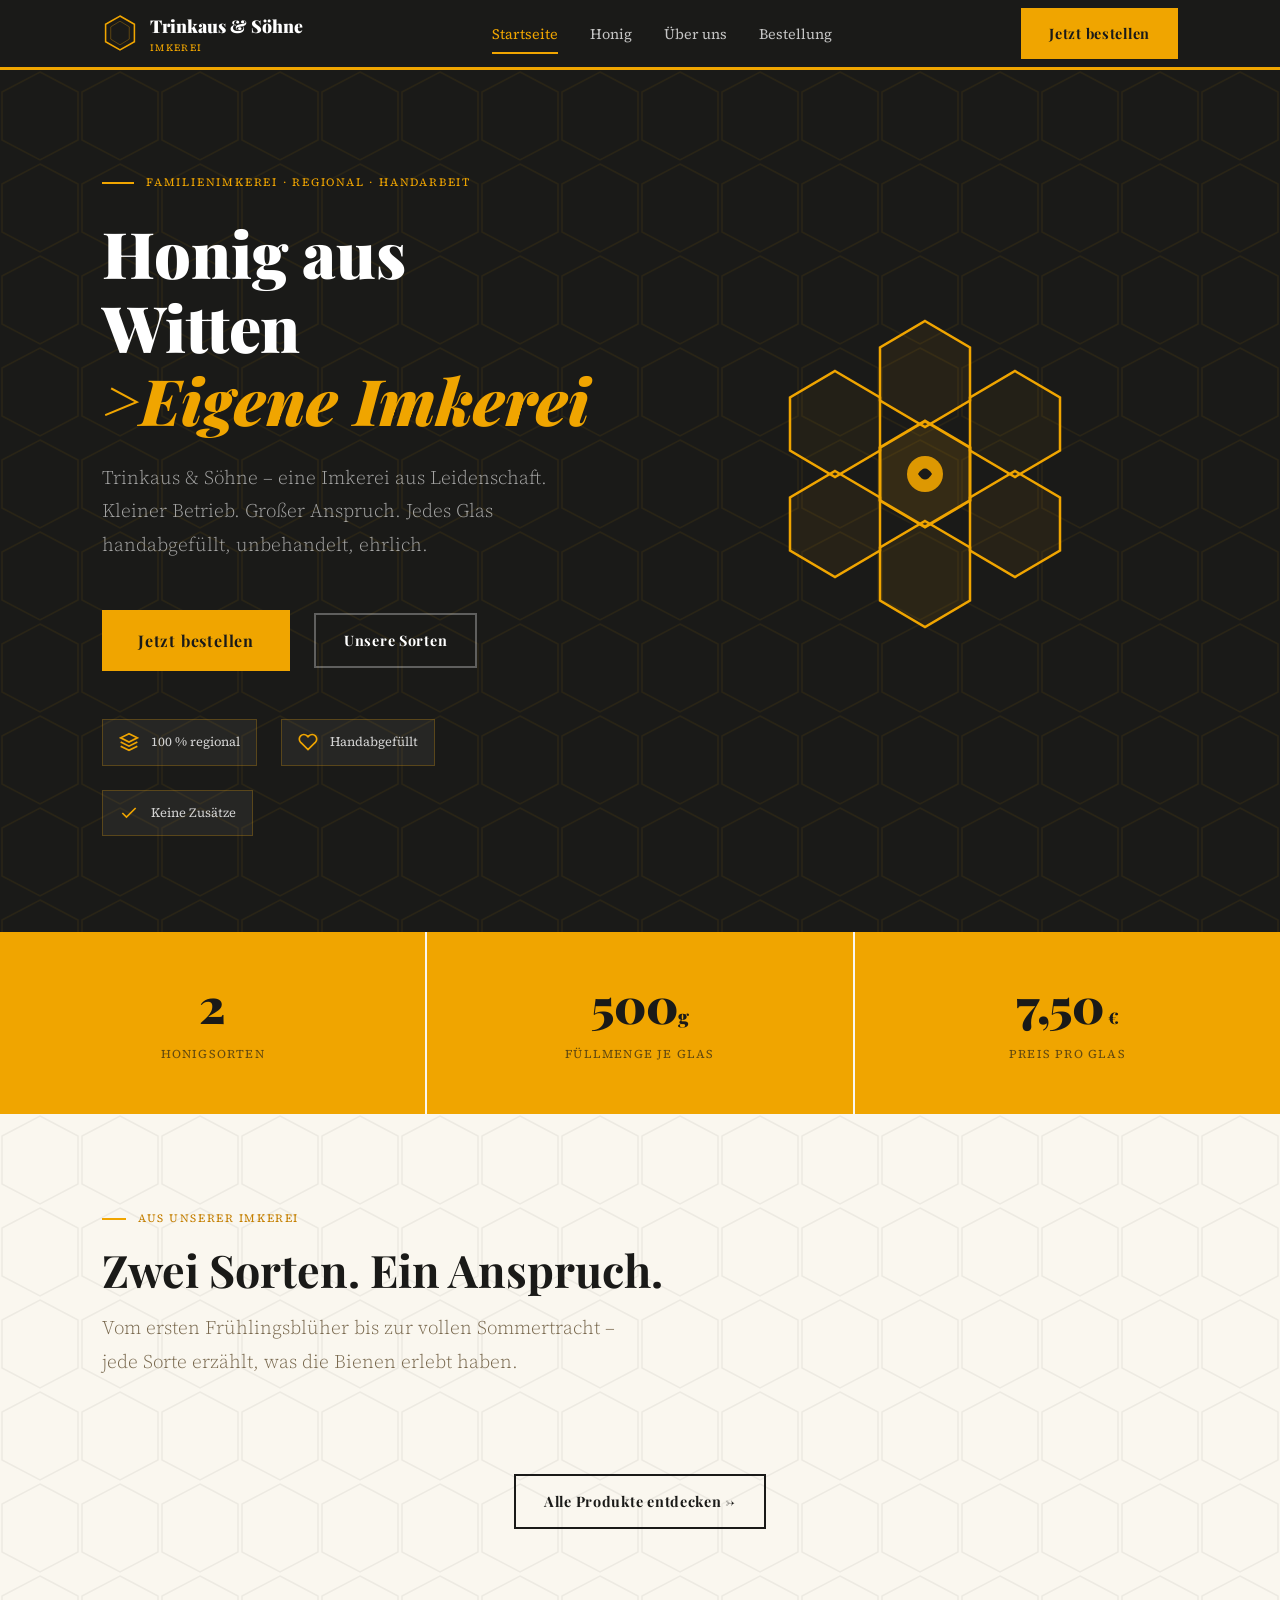
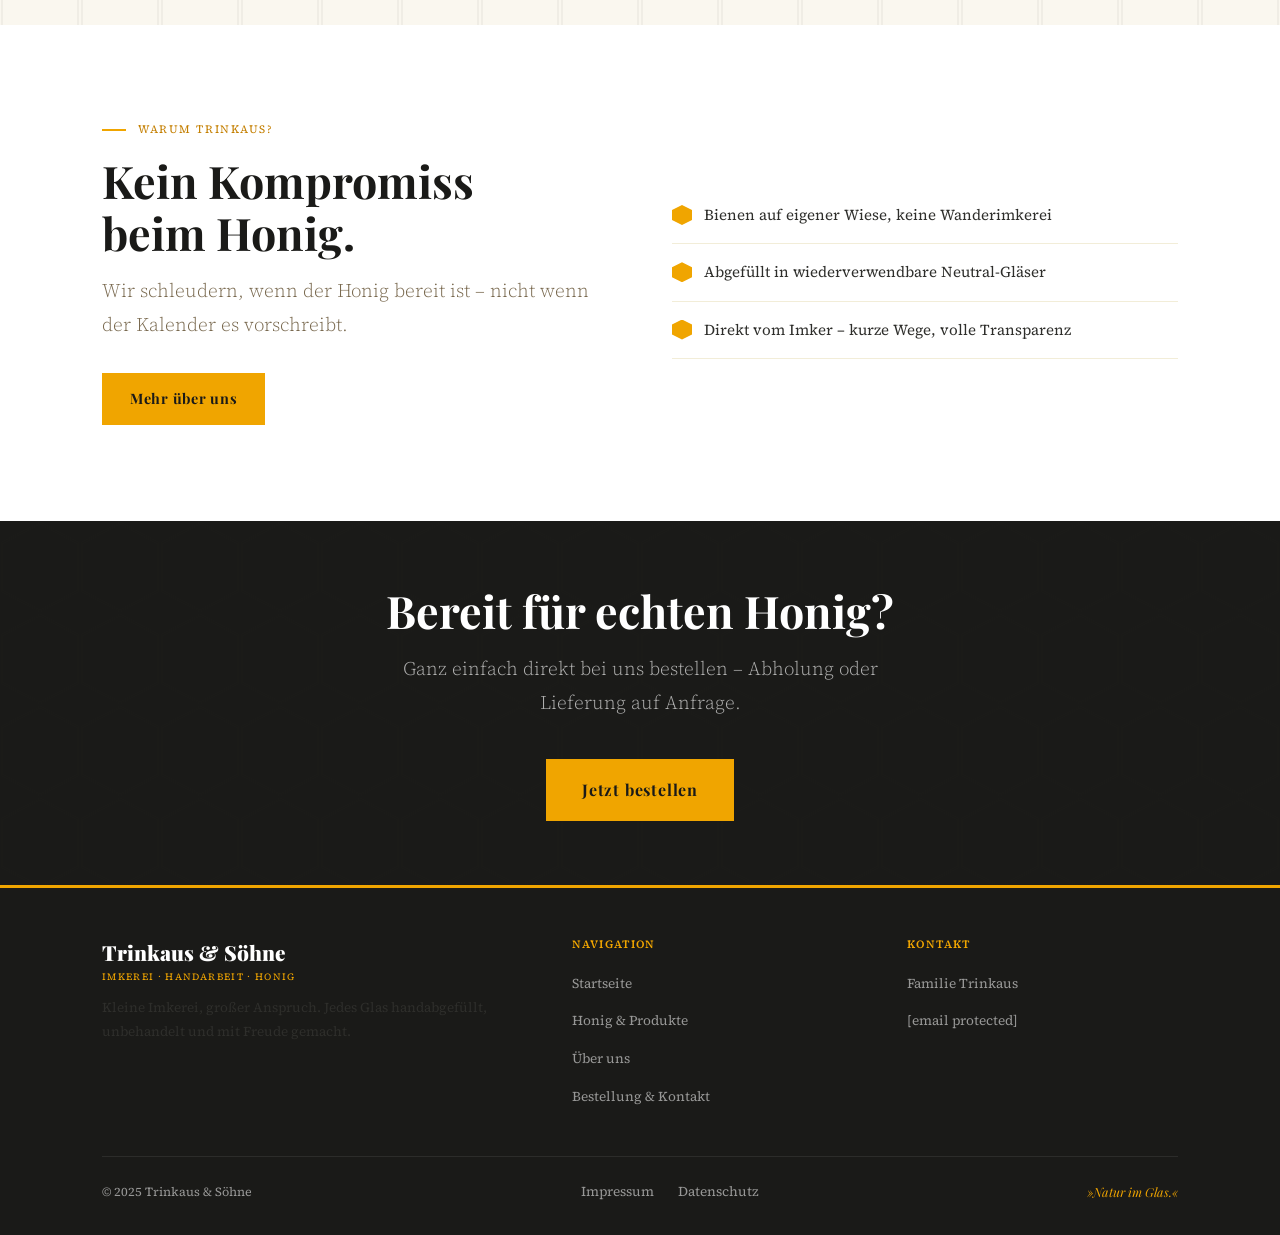
==== index.html @ 31b76ed3 "Update index.html" ====
<!DOCTYPE html>
<html lang="de">
<head>
  <meta charset="UTF-8">
  <meta name="viewport" content="width=device-width, initial-scale=1.0">
  <title>Trinkaus &amp; Soehne - Honig aus eigener Imkerei</title>
  <meta name="description" content="Trinkaus &amp; Soehne - Regionale Hobby-Imkerei. Direktvertrieb.">
  <link rel="preconnect" href="https://fonts.googleapis.com">
  <link rel="preconnect" href="https://fonts.gstatic.com" crossorigin>
  <link href="https://fonts.googleapis.com/css2?family=Playfair+Display:ital,wght@0,700;0,900;1,700&family=Source+Serif+4:wght@300;400;600&display=swap" rel="stylesheet">
  <link rel="stylesheet" href="styles.css">
</head>
<body>

<!-- NAV -->
<nav class="nav">
  <div class="nav__inner">
    <a class="nav__logo" data-page="home" href="#">
      <svg class="nav__logo-hex" viewBox="0 0 60 70" fill="none">
        <polygon points="30,2 58,18 58,52 30,68 2,52 2,18" stroke="#F0A500" stroke-width="3" fill="none"/>
        <polygon points="30,12 48,23 48,47 30,58 12,47 12,23" stroke="#F0A500" stroke-width="1.5" fill="none" stroke-opacity="0.4"/>
      </svg>
      <div class="nav__brand">Trinkaus &amp; S&#246;hne<span>Imkerei</span></div>
    </a>
    <ul class="nav__links">
      <li><a class="nav__link active" data-page="home"    href="#">Startseite</a></li>
      <li><a class="nav__link"        data-page="honig"   href="#">Honig</a></li>
      <li><a class="nav__link"        data-page="ueber"   href="#">&#220;ber uns</a></li>
      <li><a class="nav__link"        data-page="bestell" href="#">Bestellung</a></li>
    </ul>
    <a class="btn btn--primary nav__cta" data-page="bestell" href="#">Jetzt bestellen</a>
    <button class="nav__burger" id="burgerBtn" aria-label="Men&#252; &#246;ffnen" aria-expanded="false">
      <span></span><span></span><span></span>
    </button>
  </div>
</nav>

<!-- MOBILE NAV -->
<nav class="mobile-nav" id="mobileNav">
  <a class="mobile-nav__link active" data-page="home"        data-close-mobile href="#">Startseite</a>
  <a class="mobile-nav__link"        data-page="honig"       data-close-mobile href="#">Honig</a>
  <a class="mobile-nav__link"        data-page="ueber"       data-close-mobile href="#">&#220;ber uns</a>
  <a class="mobile-nav__link"        data-page="bestell"     data-close-mobile href="#">Bestellung</a>
  <a class="mobile-nav__link" style="font-size:1rem;opacity:.55" data-page="impressum"   data-close-mobile href="#">Impressum</a>
  <a class="mobile-nav__link" style="font-size:1rem;opacity:.55" data-page="datenschutz" data-close-mobile href="#">Datenschutz</a>
  <a class="btn btn--primary mobile-nav__cta" data-page="bestell" data-close-mobile href="#">Jetzt bestellen &#8594;</a>
</nav>

<!-- ======================================================
     SEITE: STARTSEITE
====================================================== -->
<main id="page-home" class="page active">
  <section class="hero">
    <div class="hero__inner">
      <div class="hero__content">
        <div class="hero__eyebrow">
          <span class="hero__eyebrow-line"></span>
          <span class="hero__eyebrow-text">Familienimkerei &#183; Regional &#183; Handarbeit</span>
        </div>
        <h1>Honig aus Witten<br><em>>Eigene Imkerei</em></h1>
        <p class="lead">Trinkaus &amp; S&#246;hne &#8211; eine Imkerei aus Leidenschaft. Kleiner Betrieb. Gro&#223;er Anspruch. Jedes Glas handabgef&#252;llt, unbehandelt, ehrlich.</p>
        <div class="hero__actions">
          <a class="btn btn--primary btn--lg" data-page="bestell" href="#">Jetzt bestellen</a>
          <a class="btn btn--outline"         data-page="honig"   href="#">Unsere Sorten</a>
        </div>
        <div class="badges">
          <div class="badge">
            <svg class="badge__icon" viewBox="0 0 24 24" fill="none" stroke="currentColor" stroke-width="2"><path d="M12 2L2 7l10 5 10-5-10-5z"/><path d="M2 17l10 5 10-5"/><path d="M2 12l10 5 10-5"/></svg>
            <span class="badge__text">100 % regional</span>
          </div>
          <div class="badge">
            <svg class="badge__icon" viewBox="0 0 24 24" fill="none" stroke="currentColor" stroke-width="2"><path d="M20.84 4.61a5.5 5.5 0 0 0-7.78 0L12 5.67l-1.06-1.06a5.5 5.5 0 0 0-7.78 7.78l1.06 1.06L12 21.23l7.78-7.78 1.06-1.06a5.5 5.5 0 0 0 0-7.78z"/></svg>
            <span class="badge__text">Handabgef&#252;llt</span>
          </div>
          <div class="badge">
            <svg class="badge__icon" viewBox="0 0 24 24" fill="none" stroke="currentColor" stroke-width="2"><polyline points="20 6 9 17 4 12"/></svg>
            <span class="badge__text">Keine Zus&#228;tze</span>
          </div>
        </div>
      </div>
      <div class="hero__visual" aria-hidden="true">
        <svg class="hero__hex-cluster" viewBox="0 0 420 420" fill="none">
          <polygon points="210,30 255,56.5 255,109.5 210,136 165,109.5 165,56.5"    stroke="#F0A500" stroke-width="2.5" fill="rgba(240,165,0,0.06)"/>
          <polygon points="300,80 345,106.5 345,159.5 300,186 255,159.5 255,106.5"  stroke="#F0A500" stroke-width="2.5" fill="rgba(240,165,0,0.04)"/>
          <polygon points="120,80 165,106.5 165,159.5 120,186 75,159.5 75,106.5"    stroke="#F0A500" stroke-width="2.5" fill="rgba(240,165,0,0.04)"/>
          <polygon points="210,130 255,156.5 255,209.5 210,236 165,209.5 165,156.5" stroke="#F0A500" stroke-width="3"   fill="rgba(240,165,0,0.12)"/>
          <polygon points="300,180 345,206.5 345,259.5 300,286 255,259.5 255,206.5" stroke="#F0A500" stroke-width="2.5" fill="rgba(240,165,0,0.06)"/>
          <polygon points="120,180 165,206.5 165,259.5 120,286 75,259.5 75,206.5"   stroke="#F0A500" stroke-width="2.5" fill="rgba(240,165,0,0.06)"/>
          <polygon points="210,230 255,256.5 255,309.5 210,336 165,309.5 165,256.5" stroke="#F0A500" stroke-width="2.5" fill="rgba(240,165,0,0.08)"/>
          <circle cx="210" cy="183" r="18" fill="#F0A500" opacity="0.9"/>
          <path d="M203 183 Q210 172 217 183 Q210 194 203 183Z" fill="#1A1A18"/>
        </svg>
      </div>
    </div>
  </section>

  <section aria-label="Zahlen">
    <div class="values__grid">
      <div class="value-item"><span class="value-item__number">2</span><span class="value-item__label">Honigsorten</span></div>
      <div class="value-item"><span class="value-item__number">500<small style="font-size:1.2rem">g</small></span><span class="value-item__label">F&#252;llmenge je Glas</span></div>
      <div class="value-item"><span class="value-item__number">7,50<small style="font-size:1rem"> &#8364;</small></span><span class="value-item__label">Preis pro Glas</span></div>
    </div>
  </section>

  <section class="section section--cream hex-bg">
    <div class="container">
      <div class="section-header">
        <div class="section-header__eyebrow">
          <span class="section-header__eyebrow-line"></span>
          <span class="section-header__eyebrow-text">Aus unserer Imkerei</span>
        </div>
        <h2>Zwei Sorten. Ein Anspruch.</h2>
        <p class="lead">Vom ersten Fr&#252;hlingsbl&#252;her bis zur vollen Sommertracht &#8211; jede Sorte erz&#228;hlt, was die Bienen erlebt haben.</p>
      </div>
      <div class="teaser-grid" id="teaserGrid"></div>
      <div style="margin-top:32px;text-align:center">
        <a class="btn btn--outline-dark" data-page="honig" href="#">Alle Produkte entdecken &#8594;</a>
      </div>
    </div>
  </section>

  <section class="section section--white">
    <div class="container">
      <div class="trust-grid">
        <div>
          <div class="section-header__eyebrow" style="margin-bottom:16px">
            <span class="section-header__eyebrow-line"></span>
            <span class="section-header__eyebrow-text">Warum Trinkaus?</span>
          </div>
          <h2>Kein Kompromiss<br>beim Honig.</h2>
          <p class="lead" style="margin-top:16px">Wir schleudern, wenn der Honig bereit ist &#8211; nicht wenn der Kalender es vorschreibt.</p>
          <a class="btn btn--primary" data-page="ueber" href="#" style="margin-top:32px;display:inline-flex">Mehr &#252;ber uns</a>
        </div>
        <ul class="about__list" style="margin-top:0">
          <li>Bienen auf eigener Wiese, keine Wanderimkerei</li>
          <li>Abgef&#252;llt in wiederverwendbare Neutral-Gl&#228;ser</li>
          <li>Direkt vom Imker &#8211; kurze Wege, volle Transparenz</li>
        </ul>
      </div>
    </div>
  </section>

  <section class="section section--dark hex-bg" style="padding:64px 0;text-align:center">
    <div class="container">
      <h2>Bereit f&#252;r echten Honig?</h2>
      <p class="lead" style="margin:16px auto;max-width:480px">Ganz einfach direkt bei uns bestellen &#8211; Abholung oder Lieferung auf Anfrage.</p>
      <a class="btn btn--primary btn--lg" data-page="bestell" href="#" style="margin-top:24px;display:inline-flex">Jetzt bestellen</a>
    </div>
  </section>

  <footer class="footer">
    <div class="container">
      <div class="footer__inner">
        <div>
          <div class="footer__brand-name">Trinkaus &amp; S&#246;hne<span>Imkerei &#183; Handarbeit &#183; Honig</span></div>
          <p class="footer__desc">Kleine Imkerei, gro&#223;er Anspruch. Jedes Glas handabgef&#252;llt, unbehandelt und mit Freude gemacht.</p>
        </div>
        <div>
          <p class="footer__col-title">Navigation</p>
          <ul class="footer__links">
            <li><a class="footer__link" data-page="home"    href="#">Startseite</a></li>
            <li><a class="footer__link" data-page="honig"   href="#">Honig &amp; Produkte</a></li>
            <li><a class="footer__link" data-page="ueber"   href="#">&#220;ber uns</a></li>
            <li><a class="footer__link" data-page="bestell" href="#">Bestellung &amp; Kontakt</a></li>
          </ul>
        </div>
        <div>
          <p class="footer__col-title">Kontakt</p>
          <ul class="footer__links">
            <li><span class="footer__link" style="cursor:default">Familie Trinkaus</span></li>
            <li><a class="footer__link" href="/cdn-cgi/l/email-protection#f79e999198b783859e999c968284da9e9a9c9285929ed99392"><span class="__cf_email__" data-cfemail="a3cacdc5cce3d7d1cacdc8c2d6d08ecacec8c6d1c6ca8dc7c6">[email&#160;protected]</span></a></li>
          </ul>
        </div>
      </div>
      <div class="footer__bottom">
        <span>&#169; 2025 Trinkaus &amp; S&#246;hne</span>
        <div class="footer__legal">
          <a class="footer__link" data-page="impressum"   href="#">Impressum</a>
          <a class="footer__link" data-page="datenschutz" href="#">Datenschutz</a>
        </div>
        <span class="footer__honey-mark">&#187;Natur im Glas.&#171;</span>
      </div>
    </div>
  </footer>
</main>

<!-- ======================================================
     SEITE: HONIG
====================================================== -->
<main id="page-honig" class="page">
  <section class="section section--cream">
    <div class="container">
      <div class="section-header">
        <div class="section-header__eyebrow">
          <span class="section-header__eyebrow-line"></span>
          <span class="section-header__eyebrow-text">Trinkaus &amp; S&#246;hne</span>
        </div>
        <h1>Unser Honig</h1>
        <p class="lead">Jede Sorte ist ein Saisonportr&#228;t. Was die Bienen sammeln, bestimmt das Ergebnis.</p>
      </div>
      <div class="products-grid" id="productsGrid"></div>
      <div style="margin-top:64px;background:#fff;border:2px solid #1A1A18;padding:32px;display:flex;gap:32px;align-items:center;flex-wrap:wrap">
        <div>
          <p style="font-size:.7rem;letter-spacing:.12em;text-transform:uppercase;color:#C47F00;margin-bottom:12px;font-weight:600">Hinweis</p>
          <h3 style="margin-bottom:12px">Nat&#252;rliche Kristallisation</h3>
          <p style="font-size:.95rem;color:#7A6A50;max-width:520px">Echter, unbehandelter Honig kristallisiert mit der Zeit &#8211; das ist ein Zeichen von Qualit&#228;t. Im Wasserbad bei max. 40&#160;&#176;C l&#228;sst er sich einfach wieder verfl&#252;ssigen.</p>
        </div>
        <a class="btn btn--primary" data-page="bestell" href="#" style="flex-shrink:0">Jetzt bestellen &#8594;</a>
      </div>
    </div>
  </section>
  <footer class="footer"><div class="container"><div class="footer__bottom">
    <span>&#169; 2025 Trinkaus &amp; S&#246;hne</span>
    <div class="footer__legal"><a class="footer__link" data-page="impressum" href="#">Impressum</a><a class="footer__link" data-page="datenschutz" href="#">Datenschutz</a></div>
    <span class="footer__honey-mark">&#187;Natur im Glas.&#171;</span>
  </div></div></footer>
</main>

<!-- ======================================================
     SEITE: UEBER UNS
====================================================== -->
<main id="page-ueber" class="page">
  <section class="section section--cream">
    <div class="container">
      <div class="about__grid">
        <div class="about__visual" aria-hidden="true">
          <svg viewBox="0 0 460 460" fill="none" style="width:100%;max-width:460px">
            <polygon points="230,20 310,66 310,158 230,204 150,158 150,66"    stroke="#1A1A18" stroke-width="3" fill="rgba(240,165,0,0.12)"/>
            <polygon points="230,204 310,250 310,342 230,388 150,342 150,250" stroke="#1A1A18" stroke-width="3" fill="rgba(240,165,0,0.08)"/>
            <polygon points="70,112 150,158 150,250 70,296 -10,250 -10,158"   stroke="#1A1A18" stroke-width="2" fill="rgba(240,165,0,0.05)"/>
            <polygon points="390,112 470,158 470,250 390,296 310,250 310,158" stroke="#1A1A18" stroke-width="2" fill="rgba(240,165,0,0.05)"/>
            <circle cx="230" cy="112" r="40" fill="rgba(240,165,0,0.18)" stroke="#F0A500" stroke-width="2"/>
            <text x="230" y="107" text-anchor="middle" font-family="Georgia,serif" font-size="11" fill="#1A1A18" font-style="italic">seit</text>
            <text x="230" y="125" text-anchor="middle" font-family="Georgia,serif" font-size="22" fill="#1A1A18" font-weight="bold">2018</text>
          </svg>
        </div>
        <div>
          <div class="section-header__eyebrow" style="margin-bottom:16px">
            <span class="section-header__eyebrow-line"></span>
            <span class="section-header__eyebrow-text">Die Imkerei</span>
          </div>
          <h1>Handwerk<br>mit Leidenschaft.</h1>
          <p class="lead" style="margin-top:24px">Wir sind keine Imkermeister von Beruf &#8211; wir sind es aus &#220;berzeugung.</p>
          <p style="margin-top:16px;line-height:1.8;color:#2E2E2B">Trinkaus &amp; S&#246;hne steht f&#252;r das, was man heute selten findet: Honig, der so schmeckt, wie er soll. Unbehandelt. Ungefiltert. Ehrlich.</p>
          <blockquote class="about__quote">&#187;Unsere Bienen entscheiden, was geerntet wird. Wir sorgen daf&#252;r, dass es so ins Glas kommt, wie sie es gemacht haben.&#171;</blockquote>
          <ul class="about__list">
            <li>Bienen auf eigenem Gel&#228;nde &#8211; keine Wanderung, kein Stress</li>
            <li>Schleuderung nur bei optimaler Reife</li>
            <li>Handabf&#252;llung in Mehrwegg&#228;ser</li>
            <li>Direktvertrieb &#8211; ohne Zwischenh&#228;ndler</li>
          </ul>
          <a class="btn btn--primary" data-page="bestell" href="#" style="margin-top:32px;display:inline-flex">Direkt bestellen &#8594;</a>
        </div>
      </div>
    </div>
  </section>
  <footer class="footer"><div class="container"><div class="footer__bottom">
    <span>&#169; 2025 Trinkaus &amp; S&#246;hne</span>
    <div class="footer__legal"><a class="footer__link" data-page="impressum" href="#">Impressum</a><a class="footer__link" data-page="datenschutz" href="#">Datenschutz</a></div>
    <span class="footer__honey-mark">&#187;Natur im Glas.&#171;</span>
  </div></div></footer>
</main>

<!-- ======================================================
     SEITE: BESTELLUNG
====================================================== -->
<main id="page-bestell" class="page">
  <section class="section section--cream">
    <div class="container">
      <div class="section-header">
        <div class="section-header__eyebrow">
          <span class="section-header__eyebrow-line"></span>
          <span class="section-header__eyebrow-text">Bestellung &amp; Kontakt</span>
        </div>
        <h1>Direkt bestellen</h1>
        <p class="lead">W&#228;hlen Sie Ihre Sorten und Mengen. Wir melden uns innerhalb von 24 Stunden.</p>
      </div>
      <div class="order__grid">
        <div class="order__calculator">
          <div class="order__calc-title">
            <svg width="20" height="20" viewBox="0 0 24 24" fill="none" stroke="currentColor" stroke-width="2"><rect x="2" y="3" width="20" height="14" rx="2"/><line x1="8" y1="21" x2="16" y2="21"/><line x1="12" y1="17" x2="12" y2="21"/></svg>
            Bestellrechner
          </div>
          <div id="calcItems"></div>
          <div class="order__total">
            <span class="order__total-label">Gesamt</span>
            <span class="order__total-amount" id="totalAmount">0,00&#160;&#8364;</span>
          </div>
          <div class="order__summary-box">
            <p style="font-weight:600;color:#1A1A18;margin-bottom:12px">Ihre Auswahl</p>
            <div id="orderSummary"></div>
          </div>
        </div>
        <div>
          <form id="orderForm" novalidate>
            <p class="form-section-title">
              <svg width="18" height="18" viewBox="0 0 24 24" fill="none" stroke="currentColor" stroke-width="2"><path d="M20 21v-2a4 4 0 0 0-4-4H8a4 4 0 0 0-4 4v2"/><circle cx="12" cy="7" r="4"/></svg>
              Ihre Angaben
            </p>
            <div class="form-row">
              <div class="form-group">
                <label for="vorname">Vorname</label>
                <input class="form-input" type="text" id="vorname" name="vorname" required autocomplete="given-name" placeholder="Anna">
              </div>
              <div class="form-group">
                <label for="nachname">Nachname</label>
                <input class="form-input" type="text" id="nachname" name="nachname" required autocomplete="family-name" placeholder="M&#252;ller">
              </div>
            </div>
            <div class="form-row">
              <div class="form-group">
                <label for="email">E-Mail</label>
                <input class="form-input" type="email" id="email" name="email" required autocomplete="email" placeholder="anna@beispiel.de">
              </div>
              <div class="form-group">
                <label for="telefon">Telefon <span class="optional">(optional)</span></label>
                <input class="form-input" type="tel" id="telefon" name="telefon" autocomplete="tel" placeholder="+49 123 456789">
              </div>
            </div>
            <p class="form-section-title">
              <svg width="18" height="18" viewBox="0 0 24 24" fill="none" stroke="currentColor" stroke-width="2"><path d="M21 10c0 7-9 13-9 13s-9-6-9-13a9 9 0 0 1 18 0z"/><circle cx="12" cy="10" r="3"/></svg>
              Lieferadresse
            </p>
            <div class="form-group">
              <label for="strasse">Stra&#223;e / Hausnummer</label>
              <input class="form-input" type="text" id="strasse" name="strasse" required autocomplete="street-address" placeholder="Musterstra&#223;e 12">
            </div>
            <div class="form-row">
              <div class="form-group">
                <label for="plz">PLZ</label>
                <input class="form-input" type="text" id="plz" name="plz" required autocomplete="postal-code" placeholder="12345" maxlength="5">
              </div>
              <div class="form-group">
                <label for="ort">Ort</label>
                <input class="form-input" type="text" id="ort" name="ort" required autocomplete="address-level2" placeholder="Musterstadt">
              </div>
            </div>
            <p class="form-section-title">
              <svg width="18" height="18" viewBox="0 0 24 24" fill="none" stroke="currentColor" stroke-width="2"><rect x="1" y="3" width="15" height="13"/><polygon points="16 8 20 8 23 11 23 16 16 16 16 8"/><circle cx="5.5" cy="18.5" r="2.5"/><circle cx="18.5" cy="18.5" r="2.5"/></svg>
              Abwicklung
            </p>
            <div class="form-group">
              <label for="abwicklung">Abholung oder Lieferung</label>
              <select class="form-select" id="abwicklung" name="abwicklung" required>
                <option value="">Bitte w&#228;hlen &#8230;</option>
                <option value="abholung">Abholung (nach Absprache)</option>
                <option value="lieferung">Lieferung / Versand anfragen</option>
              </select>
            </div>
            <div class="form-group">
              <label for="bemerkung">Bemerkung <span class="optional">(optional)</span></label>
              <textarea class="form-textarea" id="bemerkung" name="bemerkung" placeholder="Wunschtermin, Fragen &#8230;"></textarea>
            </div>
            <div class="form-submit-area">
              <button type="submit" class="btn btn--dark btn--full btn--lg">Bestellung senden &#8594;</button>
              <p class="form-note">Ihre Angaben werden nur zur Auftragsabwicklung verwendet.</p>
            </div>
          </form>
          <div class="success-msg" id="successMsg">
            <svg width="48" height="48" viewBox="0 0 24 24" fill="none" stroke="#F0A500" stroke-width="2" style="margin:0 auto 16px"><path d="M22 11.08V12a10 10 0 1 1-5.93-9.14"/><polyline points="22 4 12 14.01 9 11.01"/></svg>
            <h3>Bestellung eingegangen!</h3>
            <p>Vielen Dank, <strong id="successName"></strong>. Wir melden uns innerhalb von 48 Stunden.</p>
          </div>
        </div>
      </div>
    </div>
  </section>
  <footer class="footer"><div class="container"><div class="footer__bottom">
    <span>&#169; 2025 Trinkaus &amp; S&#246;hne</span>
    <div class="footer__legal"><a class="footer__link" data-page="impressum" href="#">Impressum</a><a class="footer__link" data-page="datenschutz" href="#">Datenschutz</a></div>
    <span class="footer__honey-mark">&#187;Natur im Glas.&#171;</span>
  </div></div></footer>
</main>

<!-- ======================================================
     SEITE: IMPRESSUM
====================================================== -->
<main id="page-impressum" class="page">
  <section class="section section--cream">
    <div class="container" style="max-width:720px">
      <div class="section-header">
        <div class="section-header__eyebrow"><span class="section-header__eyebrow-line"></span><span class="section-header__eyebrow-text">Rechtliches</span></div>
        <h1>Impressum</h1>
      </div>
      <div style="background:#fff;border:2px solid #1A1A18;padding:48px">
        <h2 style="font-size:1.1rem;margin-bottom:16px">Angaben gem&#228;&#223; &#167;&#160;5 TMG</h2>
        <p style="line-height:1.8;margin-bottom:24px">Familie Trinkaus<br>Trinkaus &amp; S&#246;hne &#8211; Imkerei<br>Musterstra&#223;e 1<br>12345 Musterstadt</p>
        <h2 style="font-size:1.1rem;margin-bottom:16px">Kontakt</h2>
        <p style="line-height:1.8;margin-bottom:24px">E-Mail: <a href="/cdn-cgi/l/email-protection#6900070f06291d1b000702081c1a440004020c1b0c00470d0c" style="color:#C47F00"><span class="__cf_email__" data-cfemail="0c65626a634c787e6562676d797f21656167697e6965226869">[email&#160;protected]</span></a></p>
        <h2 style="font-size:1.1rem;margin-bottom:16px">Hinweis zur privaten Nutzung</h2>
        <p style="line-height:1.8;color:#7A6A50">Diese Website wird im Rahmen einer privaten Hobby-Imkerei ohne gewerbliche Absicht betrieben.</p>
      </div>
      <div style="margin-top:24px"><a class="btn btn--outline-dark" data-page="home" href="#">&#8592; Zur&#252;ck zur Startseite</a></div>
    </div>
  </section>
  <footer class="footer"><div class="container"><div class="footer__bottom">
    <span>&#169; 2025 Trinkaus &amp; S&#246;hne</span>
    <div class="footer__legal"><a class="footer__link" data-page="impressum" href="#">Impressum</a><a class="footer__link" data-page="datenschutz" href="#">Datenschutz</a></div>
    <span class="footer__honey-mark">&#187;Natur im Glas.&#171;</span>
  </div></div></footer>
</main>

<!-- ======================================================
     SEITE: DATENSCHUTZ
====================================================== -->
<main id="page-datenschutz" class="page">
  <section class="section section--cream">
    <div class="container" style="max-width:720px">
      <div class="section-header">
        <div class="section-header__eyebrow"><span class="section-header__eyebrow-line"></span><span class="section-header__eyebrow-text">Rechtliches</span></div>
        <h1>Datenschutzerkl&#228;rung</h1>
      </div>
      <div style="background:#fff;border:2px solid #1A1A18;padding:48px;display:flex;flex-direction:column;gap:32px">
        <div><h2 style="font-size:1.1rem;margin-bottom:12px">1. Verantwortlicher</h2><p style="line-height:1.8;color:#7A6A50">Familie Trinkaus (Trinkaus &amp; S&#246;hne, Kontaktdaten siehe Impressum).</p></div>
        <div><h2 style="font-size:1.1rem;margin-bottom:12px">2. Erhobene Daten</h2><p style="line-height:1.8;color:#7A6A50">Bei Nutzung des Bestellformulars erheben wir: Name, E-Mail, optionale Telefonnummer und Lieferadresse. Diese Daten werden ausschlie&#223;lich zur Bestellabwicklung verwendet und nicht an Dritte weitergegeben.</p></div>
        <div><h2 style="font-size:1.1rem;margin-bottom:12px">3. Rechtsgrundlage</h2><p style="line-height:1.8;color:#7A6A50">Verarbeitung gem&#228;&#223; Art.&#160;6 Abs.&#160;1 lit.&#160;b DSGVO (Vertragsanbahnung/-erf&#252;llung).</p></div>
        <div><h2 style="font-size:1.1rem;margin-bottom:12px">4. Speicherdauer</h2><p style="line-height:1.8;color:#7A6A50">Daten werden nur so lange gespeichert, wie es f&#252;r die Bestellabwicklung erforderlich ist.</p></div>
        <div><h2 style="font-size:1.1rem;margin-bottom:12px">5. Daten&#252;bertragung</h2><p style="line-height:1.8;color:#7A6A50">Das Formular &#252;bertr&#228;gt Ihre Angaben per E-Mail (mailto-Link) ohne Zwischenspeicherung auf einem Server.</p></div>
        <div><h2 style="font-size:1.1rem;margin-bottom:12px">6. Cookies &amp; Tracking</h2><p style="line-height:1.8;color:#7A6A50">Diese Website verwendet keine Tracking-Cookies und keine Analyse-Tools.</p></div>
        <div><h2 style="font-size:1.1rem;margin-bottom:12px">7. Ihre Rechte</h2><p style="line-height:1.8;color:#7A6A50">Sie haben das Recht auf Auskunft, Berichtigung, L&#246;schung und Widerspruch. Wenden Sie sich an die im Impressum genannte Adresse.</p></div>
      </div>
      <div style="margin-top:24px"><a class="btn btn--outline-dark" data-page="home" href="#">&#8592; Zur&#252;ck zur Startseite</a></div>
    </div>
  </section>
  <footer class="footer"><div class="container"><div class="footer__bottom">
    <span>&#169; 2025 Trinkaus &amp; S&#246;hne</span>
    <div class="footer__legal"><a class="f
---- styles.css ----
:root {
  --honey:#F0A500; --honey-dark:#C47F00; --honey-light:#FDE8A0;
  --dark:#1A1A18; --dark-mid:#2E2E2B; --muted:#7A6A50;
  --cream:#FAF7EF; --cream-dark:#F2EDD8; --white:#FFFFFF;
  --font-display:'Playfair Display',Georgia,serif;
  --font-body:'Source Serif 4',Georgia,serif;
  --s1:4px;--s2:8px;--s3:12px;--s4:16px;--s5:24px;
  --s6:32px;--s7:48px;--s8:64px;--s9:96px;
  --shadow:0 2px 16px rgba(26,26,24,.10);
  --shadow-lg:0 6px 32px rgba(26,26,24,.14);
  --border:2px solid var(--dark);
  --max-w:1140px;--nav-h:70px;
}
*,*::before,*::after{box-sizing:border-box;margin:0;padding:0}
html{scroll-behavior:smooth;font-size:16px}
body{font-family:var(--font-body);background:var(--cream);color:var(--dark);line-height:1.6;-webkit-font-smoothing:antialiased}
img{max-width:100%;display:block}
a{color:inherit;text-decoration:none}
button{font-family:var(--font-body);cursor:pointer;border:none;background:none}
ul{list-style:none}
input,select,textarea{font-family:var(--font-body);font-size:1rem}

h1,h2,h3,h4{font-family:var(--font-display);line-height:1.15;color:var(--dark)}
h1{font-size:clamp(2.4rem,5vw,4rem);font-weight:900}
h2{font-size:clamp(1.8rem,3.5vw,2.8rem);font-weight:700}
h3{font-size:clamp(1.2rem,2vw,1.6rem);font-weight:700}
p{font-size:1.05rem;color:var(--dark-mid)}
.lead{font-size:clamp(1.05rem,1.5vw,1.2rem);color:var(--muted);font-weight:300;line-height:1.75}

.container{width:100%;max-width:var(--max-w);margin:0 auto;padding:0 var(--s6)}
.section{padding:var(--s9) 0}
.section--cream{background:var(--cream)}
.section--white{background:var(--white)}
.section--dark{background:var(--dark)}
.section--dark h1,.section--dark h2,.section--dark h3{color:var(--white)}
.section--dark p,.section--dark .lead{color:rgba(255,255,255,.65)}

.hex-bg{position:relative;overflow:hidden}
.hex-bg::before{
  content:'';position:absolute;inset:0;pointer-events:none;z-index:0;
  background-image:url("data:image/svg+xml,%3Csvg xmlns='http://www.w3.org/2000/svg' width='80' height='92'%3E%3Cpolygon points='40,2 78,22 78,70 40,90 2,70 2,22' fill='none' stroke='%231A1A18' stroke-width='1.5' stroke-opacity='0.06'/%3E%3C/svg%3E");
  background-size:80px 92px}
.hex-bg>*{position:relative;z-index:1}

/* PAGE SYSTEM */
.page{display:none;padding-top:var(--nav-h)}
.page.active{display:block;animation:fadeIn .25s ease forwards}
@keyframes fadeIn{from{opacity:0;transform:translateY(8px)}to{opacity:1;transform:translateY(0)}}

/* NAV */
.nav{position:fixed;top:0;left:0;right:0;height:var(--nav-h);background:var(--dark);
     z-index:1000;display:flex;align-items:center;border-bottom:3px solid var(--honey)}
.nav__inner{display:flex;align-items:center;justify-content:space-between;
            width:100%;max-width:var(--max-w);margin:0 auto;padding:0 var(--s6)}
.nav__logo{display:flex;align-items:center;gap:var(--s3);cursor:pointer}
.nav__logo-hex{width:36px;height:36px;flex-shrink:0}
.nav__brand{font-family:var(--font-display);font-size:1.1rem;font-weight:900;color:var(--white)}
.nav__brand span{display:block;font-size:.6rem;font-weight:400;letter-spacing:.14em;
                 text-transform:uppercase;color:var(--honey);font-family:var(--font-body)}
.nav__links{display:flex;align-items:center;gap:var(--s6)}
.nav__link{font-family:var(--font-body);font-size:.9rem;color:rgba(255,255,255,.75);
           transition:color .2s;cursor:pointer;padding:var(--s2) 0;
           border-bottom:2px solid transparent}
.nav__link:hover,.nav__link.active{color:var(--honey);border-bottom-color:var(--honey)}
.nav__cta{background:var(--honey);color:var(--dark);font-family:var(--font-display);
          font-size:.85rem;font-weight:700;padding:10px 20px;cursor:pointer;
          transition:background .2s;display:inline-block}
.nav__cta:hover{background:var(--honey-dark);color:var(--white)}

/* BURGER */
.nav__burger{display:none;flex-direction:column;gap:5px;padding:var(--s2);
             cursor:pointer;background:none;border:none}
.nav__burger span{display:block;width:24px;height:2px;background:var(--white);
                  transition:transform .25s,opacity .25s}
.nav__burger.open span:nth-child(1){transform:translateY(7px) rotate(45deg)}
.nav__burger.open span:nth-child(2){opacity:0}
.nav__burger.open span:nth-child(3){transform:translateY(-7px) rotate(-45deg)}

/* MOBILE NAV */
.mobile-nav{display:none;position:fixed;top:var(--nav-h);left:0;right:0;bottom:0;
            background:var(--dark);z-index:999;flex-direction:column;
            padding:var(--s8) var(--s6);gap:var(--s5);overflow-y:auto}
.mobile-nav.open{display:flex}
.mobile-nav__link{font-family:var(--font-display);font-size:1.6rem;font-weight:700;
                  color:rgba(255,255,255,.75);cursor:pointer;padding:var(--s3) 0;
                  border-bottom:1px solid rgba(255,255,255,.06);
                  transition:color .2s;display:block}
.mobile-nav__link:hover,.mobile-nav__link.active{color:var(--honey)}
.mobile-nav__cta{margin-top:var(--s4);align-self:flex-start}

/* BUTTONS */
.btn{display:inline-flex;align-items:center;gap:var(--s2);font-family:var(--font-display);
     font-weight:700;font-size:.9rem;letter-spacing:.05em;padding:14px 28px;
     transition:background .2s,color .2s,transform .15s;cursor:pointer;border:none}
.btn:active{transform:translateY(1px)}
.btn--primary{background:var(--honey);color:var(--dark)}
.btn--primary:hover{background:var(--honey-dark);color:var(--white)}
.btn--outline{background:transparent;color:var(--white);border:2px solid rgba(255,255,255,.3)}
.btn--outline:hover{border-color:var(--honey);color:var(--honey)}
.btn--outline-dark{background:transparent;color:var(--dark);border:var(--border)}
.btn--outline-dark:hover{background:var(--dark);color:var(--white)}
.btn--dark{background:var(--dark);color:var(--white)}
.btn--dark:hover{background:var(--dark-mid)}
.btn--full{width:100%;justify-content:center}
.btn--lg{padding:18px 36px;font-size:1rem}

/* HERO */
.hero{min-height:calc(100vh - var(--nav-h));display:flex;align-items:center;
      background:var(--dark);position:relative;overflow:hidden}
.hero::before{
  content:'';position:absolute;inset:0;
  background-image:url("data:image/svg+xml,%3Csvg xmlns='http://www.w3.org/2000/svg' width='80' height='92'%3E%3Cpolygon points='40,2 78,22 78,70 40,90 2,70 2,22' fill='none' stroke='%23F0A500' stroke-width='1.5' stroke-opacity='0.07'/%3E%3C/svg%3E");
  background-size:80px 92px}
.hero__inner{position:relative;z-index:1;max-width:var(--max-w);margin:0 auto;
             padding:var(--s9) var(--s6);display:grid;grid-template-columns:1fr 1fr;
             align-items:center;gap:var(--s8)}
.hero__eyebrow{display:inline-flex;align-items:center;gap:var(--s3);margin-bottom:var(--s5)}
.hero__eyebrow-line{display:block;width:32px;height:2px;background:var(--honey)}
.hero__eyebrow-text{font-family:var(--font-body);font-size:.7rem;letter-spacing:.16em;
                    text-transform:uppercase;color:var(--honey)}
.hero h1{color:var(--white);margin-bottom:var(--s5)}
.hero h1 em{font-style:italic;color:var(--honey)}
.hero .lead{color:rgba(255,255,255,.6);margin-bottom:var(--s7);max-width:480px}
.hero__actions{display:flex;align-items:center;gap:var(--s5);flex-wrap:wrap}
.hero__visual{display:flex;justify-content:center;align-items:center}
.hero__hex-cluster{width:min(420px,90vw);height:min(420px,90vw)}

.badges{display:flex;gap:var(--s5);flex-wrap:wrap;margin-top:var(--s7)}
.badge{display:flex;align-items:center;gap:var(--s3);padding:var(--s3) var(--s4);
       background:rgba(255,255,255,.05);border:1px solid rgba(240,165,0,.25)}
.badge__icon{width:20px;height:20px;color:var(--honey);flex-shrink:0}
.badge__text{font-family:var(--font-body);font-size:.8rem;color:rgba(255,255,255,.8)}

/* VALUES */
.values__grid{display:grid;grid-template-columns:repeat(3,1fr);gap:2px}
.value-item{background:var(--honey);padding:var(--s7) var(--s6);text-align:center;transition:background .2s}
.value-item:hover{background:var(--honey-dark)}
.value-item__number{font-family:var(--font-display);font-size:3rem;font-weight:900;
                    color:var(--dark);line-height:1;display:block;margin-bottom:var(--s3)}
.value-item__label{font-size:.75rem;letter-spacing:.1em;text-transform:uppercase;
                   color:var(--dark);opacity:.65;font-family:var(--font-body)}

/* SECTION HEADER */
.section-header{margin-bottom:var(--s8)}
.section-header__eyebrow{display:flex;align-items:center;gap:var(--s3);margin-bottom:var(--s4)}
.section-header__eyebrow-line{display:block;width:24px;height:2px;background:var(--honey);flex-shrink:0}
.section-header__eyebrow-text{font-size:.7rem;letter-spacing:.14em;text-transform:uppercase;
                               color:var(--honey-dark);font-family:var(--font-body)}
.section-header h2{margin-bottom:var(--s4)}
.section-header .lead{max-width:540px}

/* TEASER */
.teaser-grid{display:grid;grid-template-columns:repeat(2,1fr);gap:var(--s5);margin-top:var(--s7)}
.teaser-card{background:var(--white);border:var(--border);padding:var(--s6);
             display:flex;gap:var(--s5);align-items:flex-start;
             cursor:pointer;transition:box-shadow .2s,transform .2s}
.teaser-card:hover{box-shadow:var(--shadow-lg);transform:translateY(-2px)}
.teaser-card__hex{flex-shrink:0;width:56px;height:56px}
.teaser-card__sub{font-size:.8rem;color:var(--muted);letter-spacing:.06em;
                  text-transform:uppercase;margin-bottom:var(--s3);font-family:var(--font-body)}
.teaser-card__price{font-family:var(--font-display);font-size:1.4rem;font-weight:700;color:var(--honey-dark)}

/* TRUST */
.trust-grid{display:grid;grid-template-columns:1fr 1fr;gap:var(--s8);align-items:center}

/* PRODUCTS */
.products-grid{display:grid;grid-template-columns:repeat(auto-fill,minmax(300px,1fr));gap:var(--s6)}
.product-card{background:var(--white);border:var(--border);display:flex;flex-direction:column;
              transition:box-shadow .2s,transform .2s}
.product-card:hover{box-shadow:var(--shadow-lg);transform:translateY(-3px)}
.product-card__top{background:var(--honey);padding:var(--s7) var(--s6);
                   display:flex;justify-content:center;align-items:center;
                   position:relative;min-height:180px}
.product-card__top--summer{background:var(--dark)}
.product-card__badge{position:absolute;top:var(--s4);left:var(--s4);
                     background:var(--dark);color:var(--white);font-size:.65rem;
                     letter-spacing:.1em;text-transform:uppercase;padding:4px 10px;
                     font-family:var(--font-body);font-weight:600}
.product-card__top--summer .product-card__badge{background:var(--honey);color:var(--dark)}
.product-card__jar{width:80px;height:100px}
.product-card__body{padding:var(--s6);flex:1;display:flex;flex-direction:column}
.product-card__type{font-size:.7rem;letter-spacing:.12em;text-transform:uppercase;
                    color:var(--muted);margin-bottom:var(--s2);font-family:var(--font-body)}
.product-card__name{font-size:1.5rem;margin-bottom:var(--s3)}
.product-card__desc{font-size:.95rem;color:var(--muted);line-height:1.7;flex:1;margin-bottom:var(--s5)}
.product-card__footer{display:flex;align-items:center;justify-content:space-between;
                      padding-top:var(--s4);border-top:1px solid var(--cream-dark)}
.product-card__price{font-family:var(--font-display);font-size:1.6rem;font-weight:700;color:var(--dark)}
.product-card__weight{font-size:.8rem;color:var(--muted);font-family:var(--font-body)}

/* ABOUT */
.about__grid{display:grid;grid-template-columns:1fr 1fr;gap:var(--s8);align-items:start}
.about__visual{position:sticky;top:calc(var(--nav-h) + var(--s6))}
.about__quote{font-family:var(--font-display);font-size:clamp(1.2rem,2vw,1.5rem);
              font-style:italic;color:var(--dark);padding:var(--s5) var(--s6);
              border-left:4px solid var(--honey);margin:var(--s6) 0;
              background:var(--cream-dark);line-height:1.5}
.about__list{margin-top:var(--s5)}
.about__list li{display:flex;gap:var(--s3);padding:var(--s4) 0;
                border-bottom:1px solid var(--cream-dark);font-size:.95rem;color:var(--dark-mid)}
.about__list li::before{content:'';display:block;width:20px;height:20px;
                         background:var(--honey);flex-shrink:0;margin-top:2px;
                         clip-path:polygon(50% 0%,100% 25%,100% 75%,50% 100%,0% 75%,0% 25%)}

/* ORDER */
.order__grid{display:grid;grid-template-columns:1fr 1fr;gap:var(--s7);align-items:start}
.order__calculator{background:var(--white);border:var(--border);padding:var(--s6);
                   position:sticky;top:calc(var(--nav-h) + var(--s4))}
.order__calc-title{font-family:var(--font-display);font-size:1rem;font-weight:700;
                   margin-bottom:var(--s5);padding-bottom:var(--s4);
                   border-bottom:2px solid var(--honey);display:flex;align-items:center;gap:var(--s3)}
.order__calc-title svg{color:var(--honey)}
.calc-item{display:flex;align-items:center;gap:var(--s4);padding:var(--s4) 0;border-bottom:1px solid var(--cream-dark)}
.calc-item__info{flex:1;min-width:0}
.calc-item__name{font-family:var(--font-display);font-weight:700;font-size:.95rem}
.calc-item__price-unit{font-size:.8rem;color:var(--muted)}
.calc-item__qty{display:flex;align-items:center;gap:var(--s2)}
.qty-btn{width:36px;height:36px;background:var(--cream);border:1px solid var(--cream-dark);
         font-size:1.2rem;display:flex;align-items:center;justify-content:center;
         cursor:pointer;font-weight:700;color:var(--dark);transition:background .15s;flex-shrink:0}
.qty-btn:hover{background:var(--honey)}
.qty-input{width:48px;text-align:center;border:1px solid var(--cream-dark);
           padding:8px 4px;font-weight:700;font-size:1rem;color:var(--dark);background:var(--white)}
.qty-input:focus{outline:2px solid var(--honey);outline-offset:1px}
.calc-item__subtotal{font-family:var(--font-display);font-weight:700;font-size:1rem;
                     min-width:60px;text-align:right;flex-shrink:0}
.order__total{display:flex;justify-content:space-between;align-items:center;
              margin-top:var(--s5);padding-top:var(--s4);border-top:2px solid var(--dark)}
.order__total-label{font-size:.8rem;letter-spacing:.1em;text-transform:uppercase;
                    font-family:var(--font-body);color:var(--muted)}
.order__total-amount{font-family:var(--font-display);font-size:1.8rem;font-weight:900;color:var(--dark)}
.order__summary-box{background:var(--cream);border:1px solid var(--cream-dark);padding:var(--s4);margin-top:var(--s4)}
.order__summary-line{display:flex;justify-content:space-between;font-size:.85rem;margin-bottom:4px}
.order__summary-line.empty{color:var(--muted);font-style:italic}

/* FORM */
.form-section-title{font-family:var(--font-display);font-size:1rem;font-weight:700;
                    margin-bottom:var(--s4);margin-top:var(--s6);padding-bottom:var(--s3);
                    border-bottom:1px solid var(--cream-dark);display:flex;align-items:center;gap:var(--s3)}
.form-section-title:first-child{margin-top:0}
.form-section-title svg{color:var(--honey);flex-shrink:0}
.form-row{display:grid;grid-template-columns:1fr 1fr;gap:var(--s4)}
.form-group{display:flex;flex-direction:column;gap:var(--s2);margin-bottom:var(--s4)}
label{font-size:.8rem;letter-spacing:.06em;text-transform:uppercase;
      font-family:var(--font-body);color:var(--dark);font-weight:600}
label .optional{font-weight:400;color:var(--muted);text-transform:none;letter-spacing:0;font-size:.75rem}
.form-input,.form-select,.form-textarea{
  border:1px solid #D5CCB8;background:var(--white);padding:12px var(--s4);
  font-size:1rem;color:var(--dark);transition:border-color .2s,box-shadow .2s;width:100%}
.form-input:focus,.form-select:focus,.form-textarea:focus{
  outline:none;border-color:var(--honey);box-shadow:0 0 0 3px rgba(240,165,0,.18)}
.form-textarea{resize:vertical;min-height:100px}
.form-select{
  -webkit-appearance:none;appearance:none;
  background-image:url("data:image/svg+xml,%3Csvg xmlns='http://www.w3.org/2000/svg' width='16' height='16' fill='%231A1A18' viewBox='0 0 16 16'%3E%3Cpath d='M7.247 11.14 2.451 5.658C1.885 5.013 2.345 4 3.204 4h9.592a1 1 0 0 1 .753 1.659l-4.796 5.48a1 1 0 0 1-1.506 0z'/%3E%3C/svg%3E");
  background-repeat:no-repeat;background-position:right 14px center;padding-right:40px}
.form-submit-area{margin-top:var(--s6)}
.form-note{font-size:.8rem;color:var(--muted);margin-top:var(--s3);text-align:center}
.success-msg{display:none;background:var(--cream);border:2px solid var(--honey);
             padding:var(--s7) var(--s6);text-align:center;margin-top:var(--s5)}
.success-msg h3{margin-bottom:var(--s3)}
.success-msg p{color:var(--muted)}

/* FOOTER */
.footer{background:var(--dark);color:rgba(255,255,255,.55);
        padding:var(--s7) 0 var(--s6);border-top:3px solid var(--honey)}
.footer__inner{display:grid;grid-template-columns:1.5fr 1fr 1fr;gap:var(--s8);margin-bottom:var(--s7)}
.footer__brand-name{font-family:var(--font-display);font-size:1.3rem;font-weight:900;
                    color:var(--white);margin-bottom:var(--s3)}
.footer__brand-name span{display:block;font-size:.6rem;font-weight:400;letter-spacing:.14em;
                         text-transform:uppercase;color:var(--honey);font-family:var(--font-body)}
.footer__desc{font-size:.85rem;line-height:1.7}
.footer__col-title{font-family:var(--font-body);font-size:.7rem;letter-spacing:.12em;
                   text-transform:uppercase;color:var(--honey);margin-bottom:var(--s4);font-weight:600}
.footer__links{display:flex;flex-direction:column;gap:var(--s3)}
.footer__link{font-size:.85rem;color:rgba(255,255,255,.55);cursor:pointer;transition:color .2s}
.footer__link:hover{color:var(--honey)}
.footer__bottom{padding-top:var(--s5);border-top:1px solid rgba(255,255,255,.08);
                display:flex;justify-content:space-between;align-items:center;font-size:.78rem}
.footer__legal{display:flex;gap:var(--s5)}
.footer__honey-mark{color:var(--honey);font-family:var(--font-display);font-style:italic}

/* RESPONSIVE */
@media (max-width:900px){
  .nav__links,.nav__cta{display:none}
  .nav__burger{display:flex}
  .hero__inner{grid-template-columns:1fr}
  .hero__visual{display:none}
  .trust-grid{grid-template-columns:1fr;gap:var(--s6)}
  .about__grid{grid-template-columns:1fr}
  .about__visual{display:none}
  .order__grid{grid-template-columns:1fr}
  .order__calculator{position:static}
  .footer__inner{grid-template-columns:1fr;gap:var(--s6)}
  .footer__bottom{flex-direction:column;gap:var(--s3);text-align:center}
  .footer__legal{justify-content:center}
}
@media (max-width:620px){
  :root{--s9:64px}
  .teaser-grid{grid-template-columns:1fr}
  .values__grid{grid-template-columns:1fr}
  .products-grid{grid-template-columns:1fr}
  .form-row{grid-template-columns:1fr}
  .hero h1{font-size:2.2rem}
}
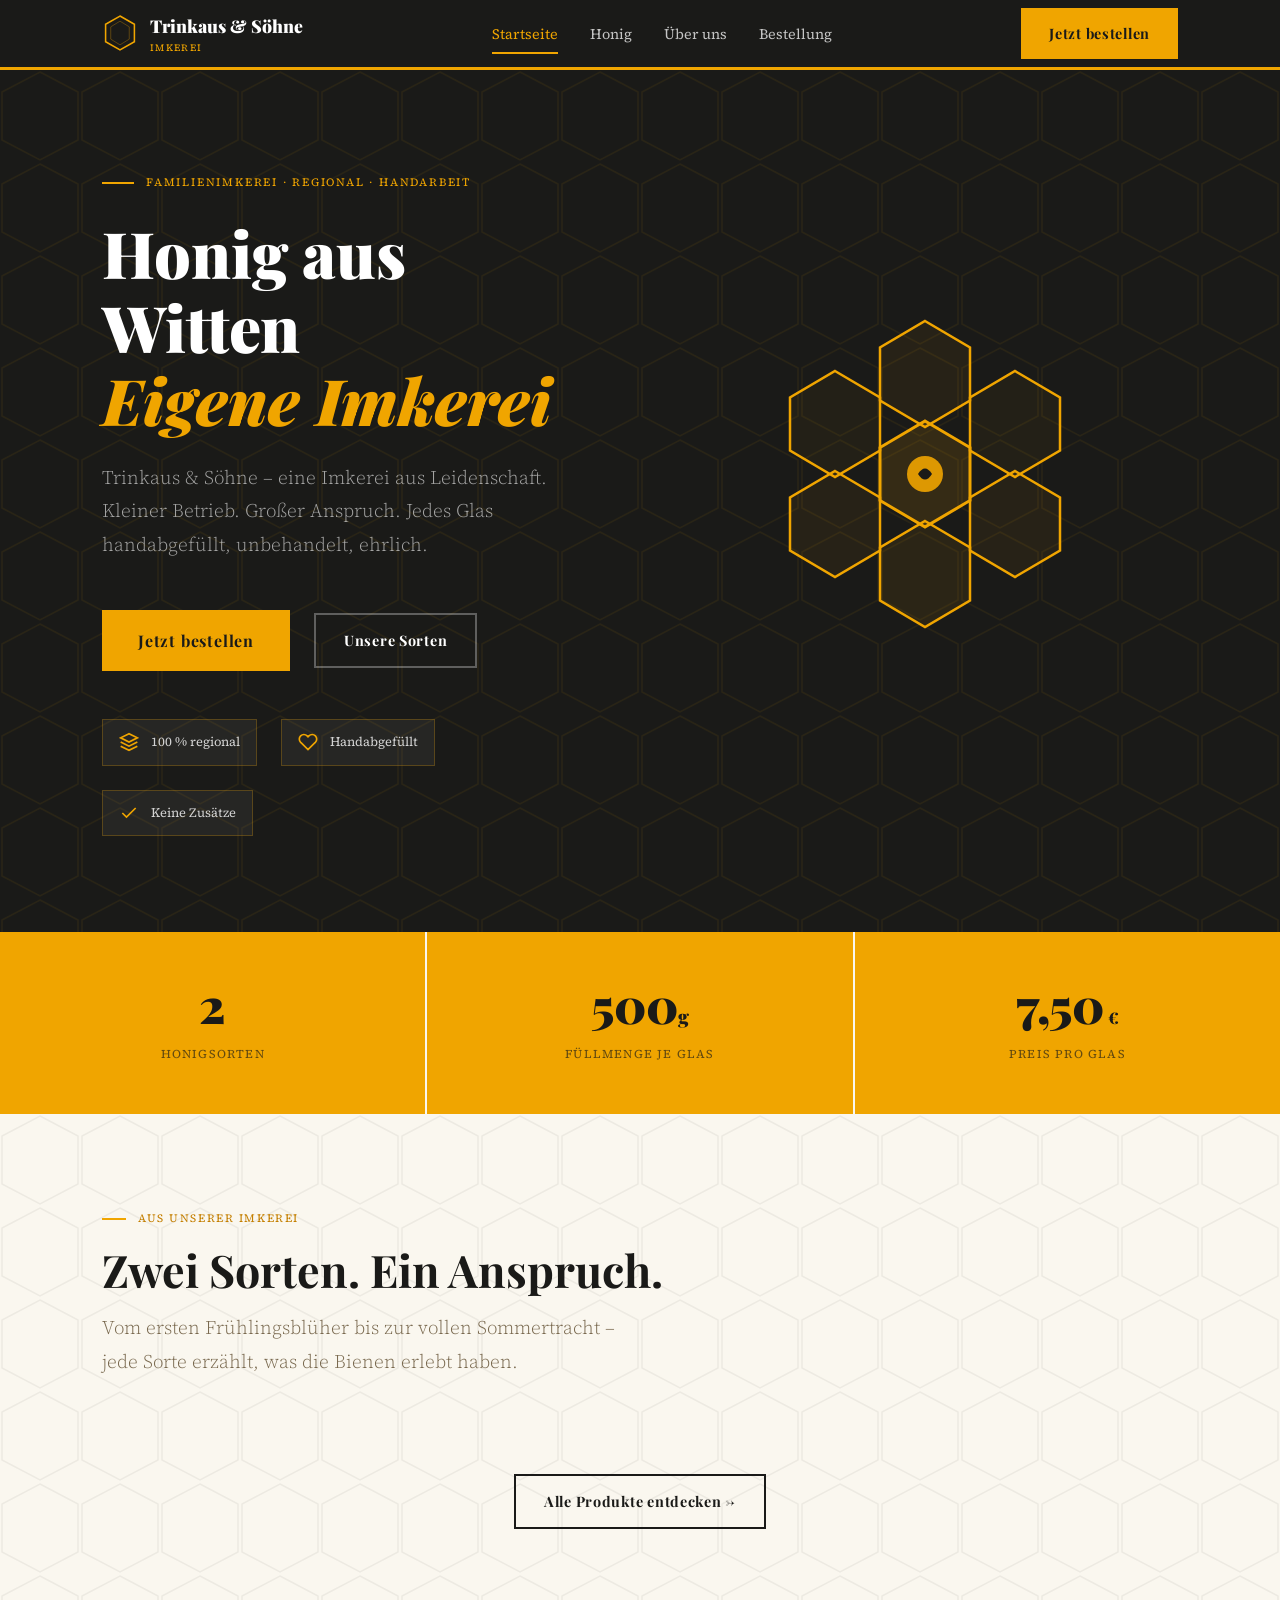
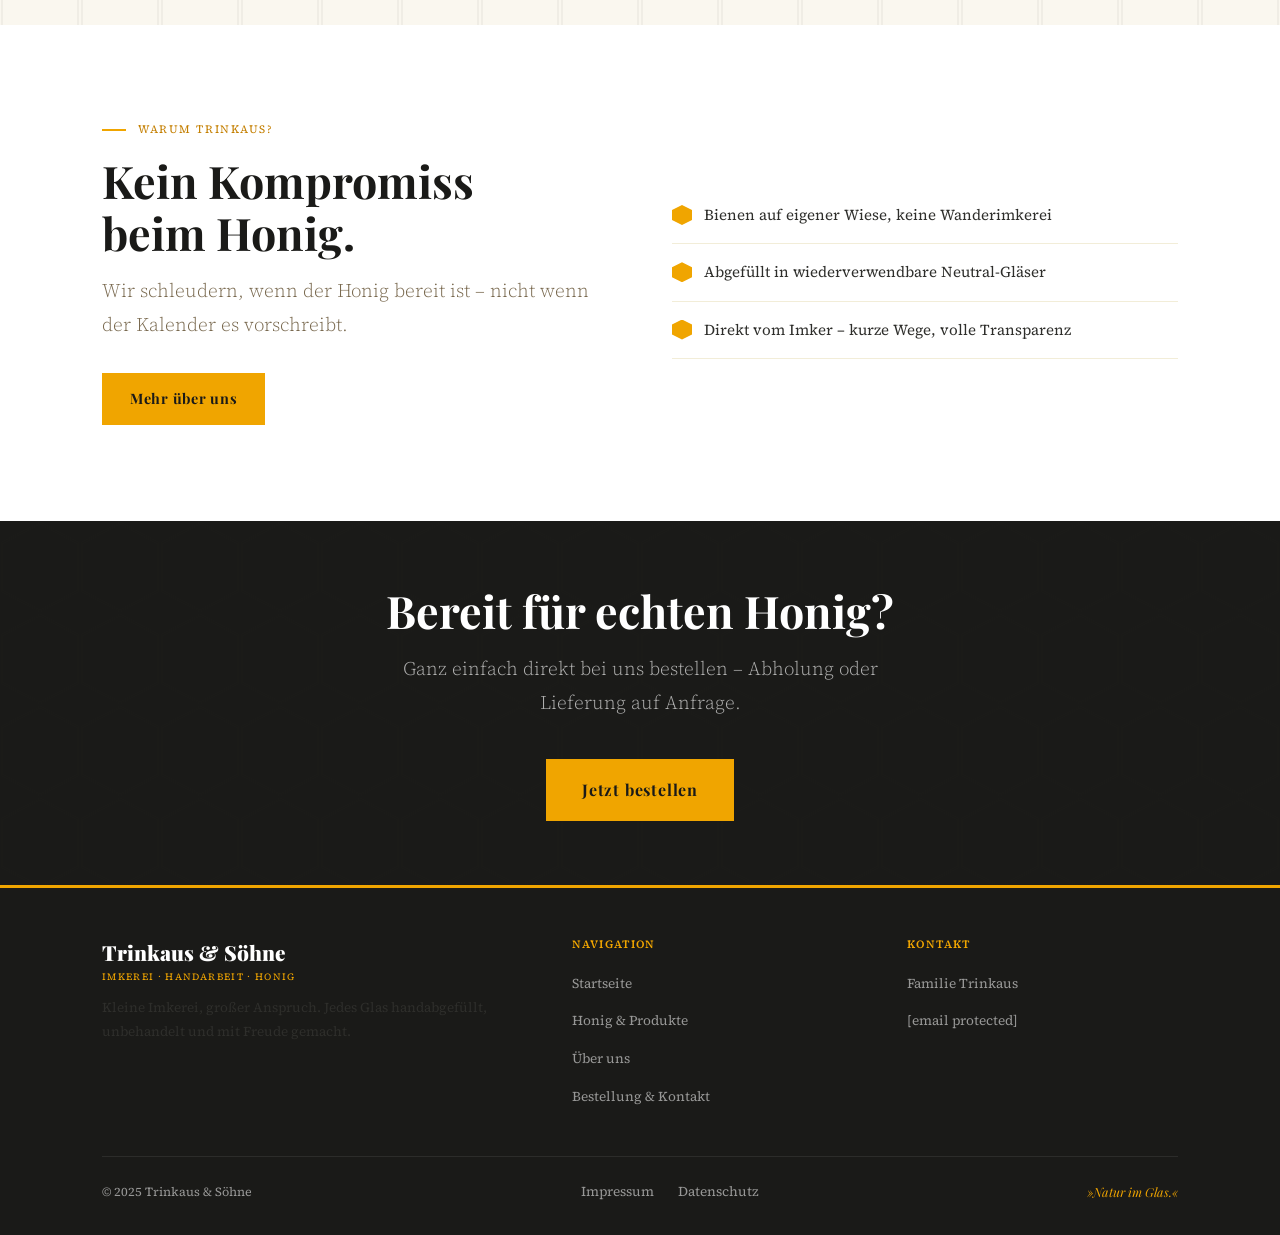
==== commit ede71171: "Update index.html" ====
--- a/index.html
+++ b/index.html
@@ -57,7 +57,7 @@
           <span class="hero__eyebrow-line"></span>
           <span class="hero__eyebrow-text">Familienimkerei &#183; Regional &#183; Handarbeit</span>
         </div>
-        <h1>Honig aus Witten<br><em>>Eigene Imkerei</em></h1>
+        <h1>Honig aus Witten<br><em>Eigene Imkerei</em></h1>
         <p class="lead">Trinkaus &amp; S&#246;hne &#8211; eine Imkerei aus Leidenschaft. Kleiner Betrieb. Gro&#223;er Anspruch. Jedes Glas handabgef&#252;llt, unbehandelt, ehrlich.</p>
         <div class="hero__actions">
           <a class="btn btn--primary btn--lg" data-page="bestell" href="#">Jetzt bestellen</a>
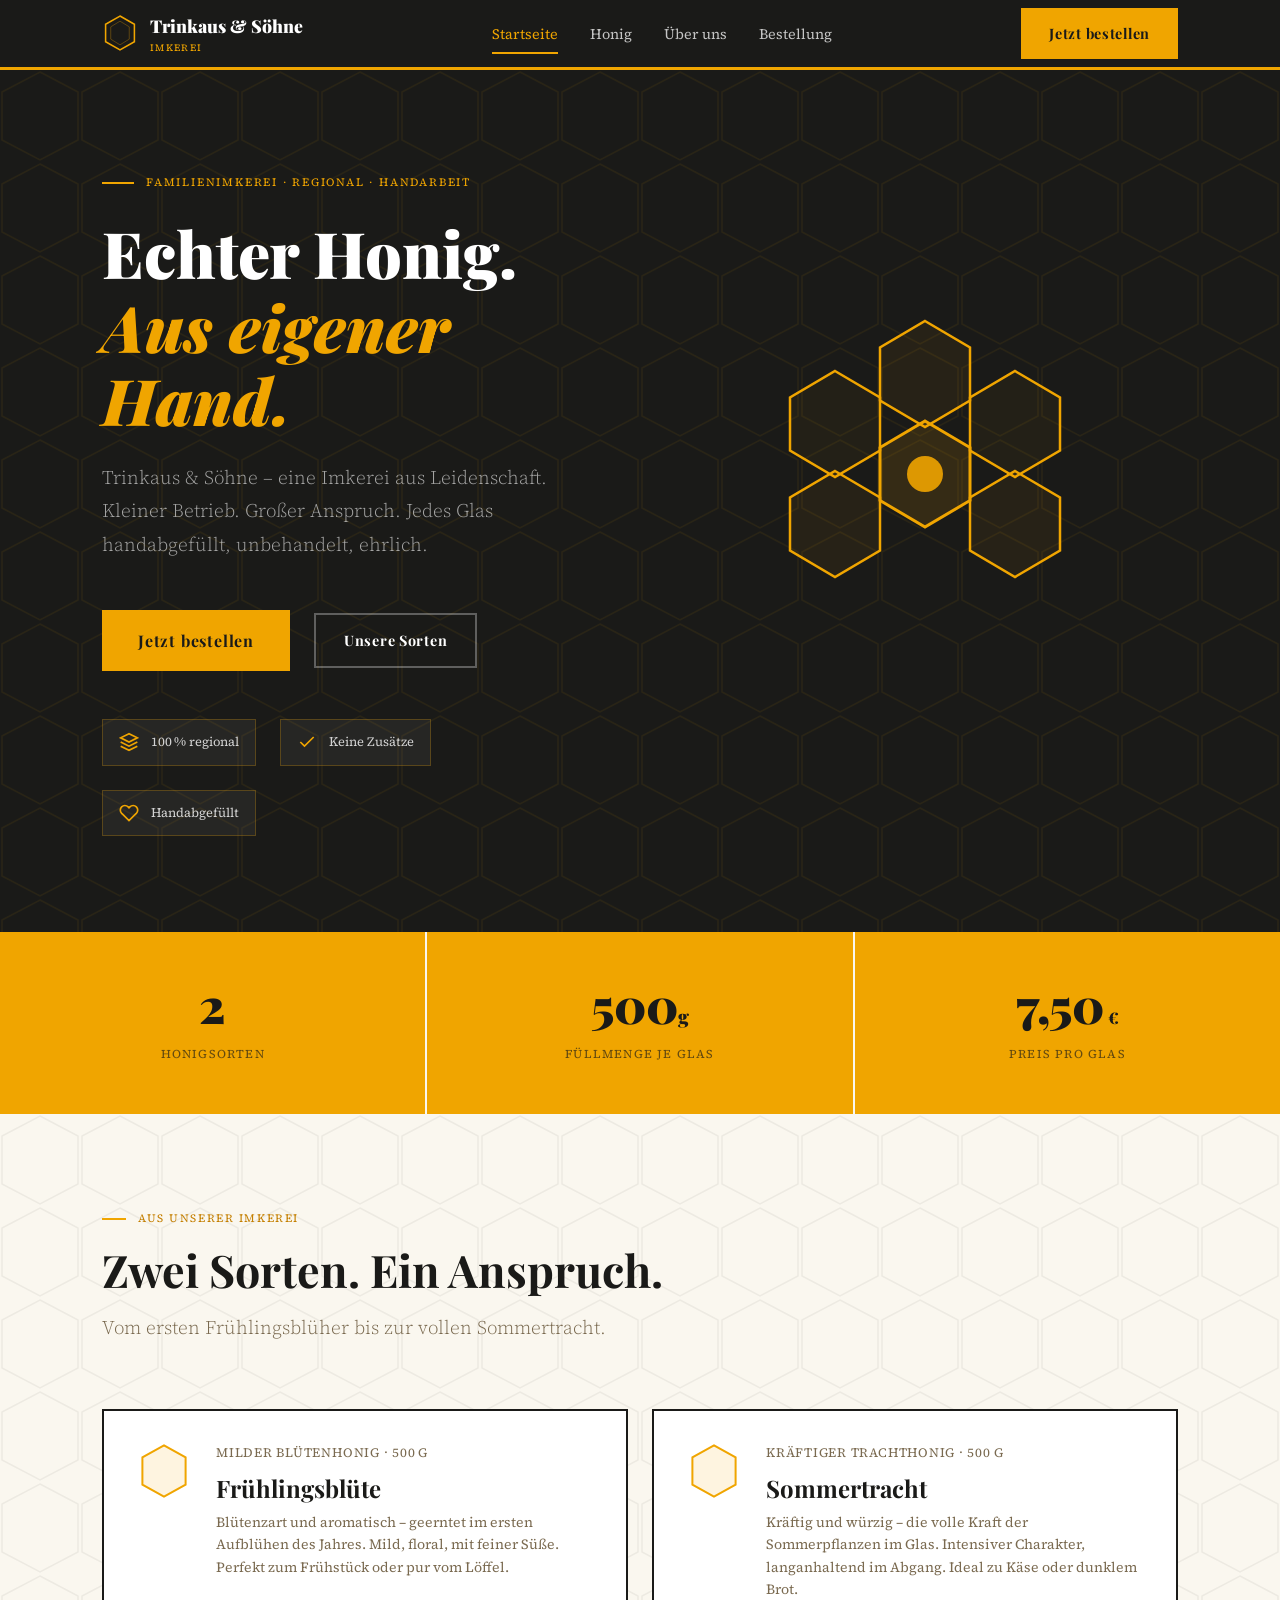
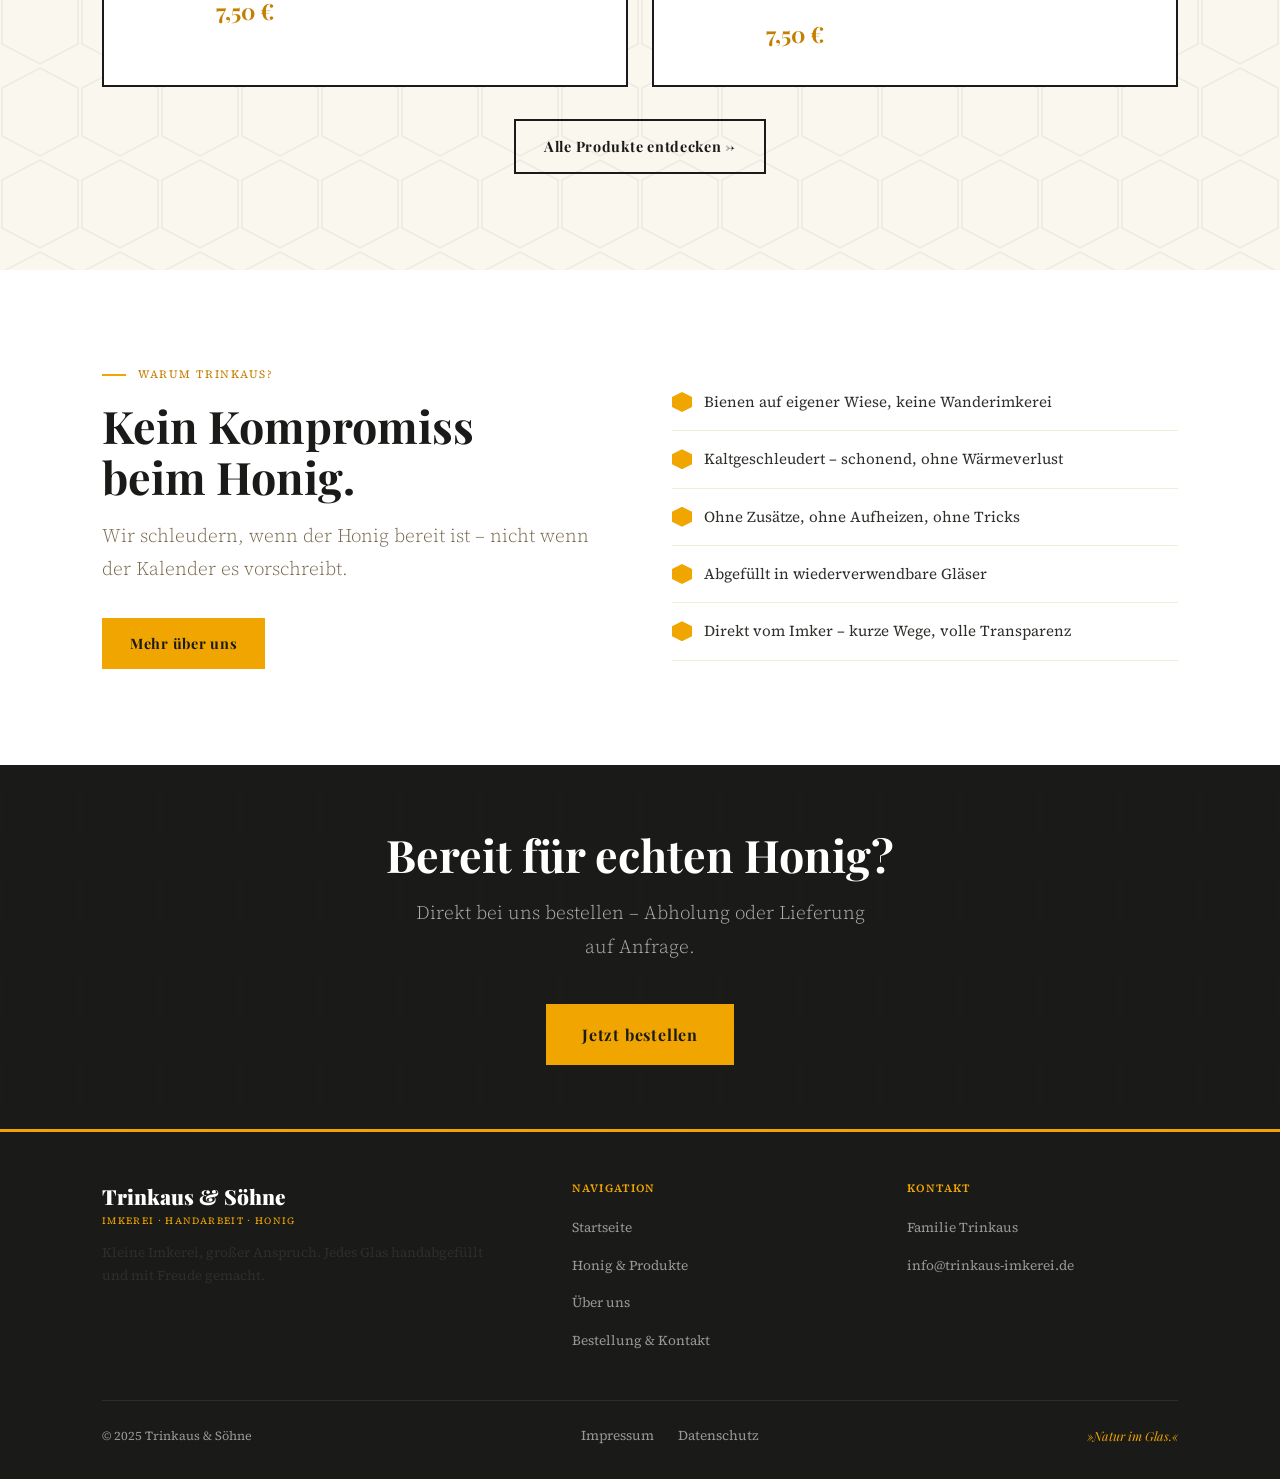
==== commit 7a26828f: "Add files via upload" ====
--- a/index.html
+++ b/index.html
@@ -3,8 +3,7 @@
 <head>
   <meta charset="UTF-8">
   <meta name="viewport" content="width=device-width, initial-scale=1.0">
-  <title>Trinkaus &amp; Soehne - Honig aus eigener Imkerei</title>
-  <meta name="description" content="Trinkaus &amp; Soehne - Regionale Hobby-Imkerei. Direktvertrieb.">
+  <title>Echter Honig aus eigener Hand – Trinkaus &amp; Söhne</title>
   <link rel="preconnect" href="https://fonts.googleapis.com">
   <link rel="preconnect" href="https://fonts.gstatic.com" crossorigin>
   <link href="https://fonts.googleapis.com/css2?family=Playfair+Display:ital,wght@0,700;0,900;1,700&family=Source+Serif+4:wght@300;400;600&display=swap" rel="stylesheet">
@@ -12,109 +11,89 @@
 </head>
 <body>
 
-<!-- NAV -->
 <nav class="nav">
   <div class="nav__inner">
-    <a class="nav__logo" data-page="home" href="#">
+    <a class="nav__logo" href="index.html">
       <svg class="nav__logo-hex" viewBox="0 0 60 70" fill="none">
         <polygon points="30,2 58,18 58,52 30,68 2,52 2,18" stroke="#F0A500" stroke-width="3" fill="none"/>
         <polygon points="30,12 48,23 48,47 30,58 12,47 12,23" stroke="#F0A500" stroke-width="1.5" fill="none" stroke-opacity="0.4"/>
       </svg>
-      <div class="nav__brand">Trinkaus &amp; S&#246;hne<span>Imkerei</span></div>
+      <div class="nav__brand">Trinkaus &amp; Söhne<span>Imkerei</span></div>
     </a>
     <ul class="nav__links">
-      <li><a class="nav__link active" data-page="home"    href="#">Startseite</a></li>
-      <li><a class="nav__link"        data-page="honig"   href="#">Honig</a></li>
-      <li><a class="nav__link"        data-page="ueber"   href="#">&#220;ber uns</a></li>
-      <li><a class="nav__link"        data-page="bestell" href="#">Bestellung</a></li>
+      <li><a class="nav__link  active" href="index.html">Startseite</a></li>
+      <li><a class="nav__link" href="honig.html">Honig</a></li>
+      <li><a class="nav__link" href="ueber.html">Über uns</a></li>
+      <li><a class="nav__link" href="bestell.html">Bestellung</a></li>
     </ul>
-    <a class="btn btn--primary nav__cta" data-page="bestell" href="#">Jetzt bestellen</a>
-    <button class="nav__burger" id="burgerBtn" aria-label="Men&#252; &#246;ffnen" aria-expanded="false">
+    <a class="btn btn--primary nav__cta" href="bestell.html">Jetzt bestellen</a>
+    <button class="nav__burger" id="burgerBtn" aria-label="Menü" aria-expanded="false">
       <span></span><span></span><span></span>
     </button>
   </div>
 </nav>
+<div class="mobile-nav" id="mobileNav">
+  <a class="mobile-nav__link  active" href="index.html">Startseite</a>
+  <a class="mobile-nav__link" href="honig.html">Honig</a>
+  <a class="mobile-nav__link" href="ueber.html">Über uns</a>
+  <a class="mobile-nav__link" href="bestell.html">Bestellung</a>
+  <a class="mobile-nav__link" style="font-size:1rem;opacity:.55" href="impressum.html">Impressum</a>
+  <a class="mobile-nav__link" style="font-size:1rem;opacity:.55" href="datenschutz.html">Datenschutz</a>
+  <a class="btn btn--primary" href="bestell.html" style="margin-top:24px;align-self:flex-start">Jetzt bestellen &#8594;</a>
+</div>
+<main>
 
-<!-- MOBILE NAV -->
-<nav class="mobile-nav" id="mobileNav">
-  <a class="mobile-nav__link active" data-page="home"        data-close-mobile href="#">Startseite</a>
-  <a class="mobile-nav__link"        data-page="honig"       data-close-mobile href="#">Honig</a>
-  <a class="mobile-nav__link"        data-page="ueber"       data-close-mobile href="#">&#220;ber uns</a>
-  <a class="mobile-nav__link"        data-page="bestell"     data-close-mobile href="#">Bestellung</a>
-  <a class="mobile-nav__link" style="font-size:1rem;opacity:.55" data-page="impressum"   data-close-mobile href="#">Impressum</a>
-  <a class="mobile-nav__link" style="font-size:1rem;opacity:.55" data-page="datenschutz" data-close-mobile href="#">Datenschutz</a>
-  <a class="btn btn--primary mobile-nav__cta" data-page="bestell" data-close-mobile href="#">Jetzt bestellen &#8594;</a>
-</nav>
-
-<!-- ======================================================
-     SEITE: STARTSEITE
-====================================================== -->
-<main id="page-home" class="page active">
   <section class="hero">
     <div class="hero__inner">
-      <div class="hero__content">
+      <div>
         <div class="hero__eyebrow">
           <span class="hero__eyebrow-line"></span>
-          <span class="hero__eyebrow-text">Familienimkerei &#183; Regional &#183; Handarbeit</span>
+          <span class="hero__eyebrow-text">Familienimkerei &middot; Regional &middot; Handarbeit</span>
         </div>
-        <h1>Honig aus Witten<br><em>Eigene Imkerei</em></h1>
-        <p class="lead">Trinkaus &amp; S&#246;hne &#8211; eine Imkerei aus Leidenschaft. Kleiner Betrieb. Gro&#223;er Anspruch. Jedes Glas handabgef&#252;llt, unbehandelt, ehrlich.</p>
+        <h1>Echter Honig.<br><em>Aus eigener Hand.</em></h1>
+        <p class="lead">Trinkaus &amp; Söhne – eine Imkerei aus Leidenschaft. Kleiner Betrieb. Großer Anspruch. Jedes Glas handabgefüllt, unbehandelt, ehrlich.</p>
         <div class="hero__actions">
-          <a class="btn btn--primary btn--lg" data-page="bestell" href="#">Jetzt bestellen</a>
-          <a class="btn btn--outline"         data-page="honig"   href="#">Unsere Sorten</a>
+          <a class="btn btn--primary btn--lg" href="bestell.html">Jetzt bestellen</a>
+          <a class="btn btn--outline" href="honig.html">Unsere Sorten</a>
         </div>
         <div class="badges">
-          <div class="badge">
-            <svg class="badge__icon" viewBox="0 0 24 24" fill="none" stroke="currentColor" stroke-width="2"><path d="M12 2L2 7l10 5 10-5-10-5z"/><path d="M2 17l10 5 10-5"/><path d="M2 12l10 5 10-5"/></svg>
-            <span class="badge__text">100 % regional</span>
-          </div>
-          <div class="badge">
-            <svg class="badge__icon" viewBox="0 0 24 24" fill="none" stroke="currentColor" stroke-width="2"><path d="M20.84 4.61a5.5 5.5 0 0 0-7.78 0L12 5.67l-1.06-1.06a5.5 5.5 0 0 0-7.78 7.78l1.06 1.06L12 21.23l7.78-7.78 1.06-1.06a5.5 5.5 0 0 0 0-7.78z"/></svg>
-            <span class="badge__text">Handabgef&#252;llt</span>
-          </div>
-          <div class="badge">
-            <svg class="badge__icon" viewBox="0 0 24 24" fill="none" stroke="currentColor" stroke-width="2"><polyline points="20 6 9 17 4 12"/></svg>
-            <span class="badge__text">Keine Zus&#228;tze</span>
-          </div>
+          <div class="badge"><svg class="badge__icon" viewBox="0 0 24 24" fill="none" stroke="currentColor" stroke-width="2"><path d="M12 2L2 7l10 5 10-5-10-5z"/><path d="M2 17l10 5 10-5M2 12l10 5 10-5"/></svg><span class="badge__text">100 % regional</span></div>
+          <div class="badge"><svg class="badge__icon" viewBox="0 0 24 24" fill="none" stroke="currentColor" stroke-width="2"><polyline points="20 6 9 17 4 12"/></svg><span class="badge__text">Keine Zusätze</span></div>
+          <div class="badge"><svg class="badge__icon" viewBox="0 0 24 24" fill="none" stroke="currentColor" stroke-width="2"><path d="M20.84 4.61a5.5 5.5 0 0 0-7.78 0L12 5.67l-1.06-1.06a5.5 5.5 0 0 0-7.78 7.78l1.06 1.06L12 21.23l7.78-7.78 1.06-1.06a5.5 5.5 0 0 0 0-7.78z"/></svg><span class="badge__text">Handabgefüllt</span></div>
         </div>
       </div>
       <div class="hero__visual" aria-hidden="true">
         <svg class="hero__hex-cluster" viewBox="0 0 420 420" fill="none">
-          <polygon points="210,30 255,56.5 255,109.5 210,136 165,109.5 165,56.5"    stroke="#F0A500" stroke-width="2.5" fill="rgba(240,165,0,0.06)"/>
-          <polygon points="300,80 345,106.5 345,159.5 300,186 255,159.5 255,106.5"  stroke="#F0A500" stroke-width="2.5" fill="rgba(240,165,0,0.04)"/>
-          <polygon points="120,80 165,106.5 165,159.5 120,186 75,159.5 75,106.5"    stroke="#F0A500" stroke-width="2.5" fill="rgba(240,165,0,0.04)"/>
-          <polygon points="210,130 255,156.5 255,209.5 210,236 165,209.5 165,156.5" stroke="#F0A500" stroke-width="3"   fill="rgba(240,165,0,0.12)"/>
+          <polygon points="210,30 255,56.5 255,109.5 210,136 165,109.5 165,56.5" stroke="#F0A500" stroke-width="2.5" fill="rgba(240,165,0,0.06)"/>
+          <polygon points="210,130 255,156.5 255,209.5 210,236 165,209.5 165,156.5" stroke="#F0A500" stroke-width="3" fill="rgba(240,165,0,0.12)"/>
+          <polygon points="300,80 345,106.5 345,159.5 300,186 255,159.5 255,106.5" stroke="#F0A500" stroke-width="2.5" fill="rgba(240,165,0,0.04)"/>
+          <polygon points="120,80 165,106.5 165,159.5 120,186 75,159.5 75,106.5" stroke="#F0A500" stroke-width="2.5" fill="rgba(240,165,0,0.04)"/>
           <polygon points="300,180 345,206.5 345,259.5 300,286 255,259.5 255,206.5" stroke="#F0A500" stroke-width="2.5" fill="rgba(240,165,0,0.06)"/>
-          <polygon points="120,180 165,206.5 165,259.5 120,286 75,259.5 75,206.5"   stroke="#F0A500" stroke-width="2.5" fill="rgba(240,165,0,0.06)"/>
-          <polygon points="210,230 255,256.5 255,309.5 210,336 165,309.5 165,256.5" stroke="#F0A500" stroke-width="2.5" fill="rgba(240,165,0,0.08)"/>
+          <polygon points="120,180 165,206.5 165,259.5 120,286 75,259.5 75,206.5" stroke="#F0A500" stroke-width="2.5" fill="rgba(240,165,0,0.06)"/>
           <circle cx="210" cy="183" r="18" fill="#F0A500" opacity="0.9"/>
-          <path d="M203 183 Q210 172 217 183 Q210 194 203 183Z" fill="#1A1A18"/>
         </svg>
       </div>
     </div>
   </section>
 
-  <section aria-label="Zahlen">
+  <section>
     <div class="values__grid">
       <div class="value-item"><span class="value-item__number">2</span><span class="value-item__label">Honigsorten</span></div>
-      <div class="value-item"><span class="value-item__number">500<small style="font-size:1.2rem">g</small></span><span class="value-item__label">F&#252;llmenge je Glas</span></div>
-      <div class="value-item"><span class="value-item__number">7,50<small style="font-size:1rem"> &#8364;</small></span><span class="value-item__label">Preis pro Glas</span></div>
+      <div class="value-item"><span class="value-item__number">500<small style="font-size:1.2rem">g</small></span><span class="value-item__label">Füllmenge je Glas</span></div>
+      <div class="value-item"><span class="value-item__number">7,50<small style="font-size:1rem"> €</small></span><span class="value-item__label">Preis pro Glas</span></div>
     </div>
   </section>
 
   <section class="section section--cream hex-bg">
     <div class="container">
       <div class="section-header">
-        <div class="section-header__eyebrow">
-          <span class="section-header__eyebrow-line"></span>
-          <span class="section-header__eyebrow-text">Aus unserer Imkerei</span>
-        </div>
+        <div class="section-header__eyebrow"><span class="section-header__eyebrow-line"></span><span class="section-header__eyebrow-text">Aus unserer Imkerei</span></div>
         <h2>Zwei Sorten. Ein Anspruch.</h2>
-        <p class="lead">Vom ersten Fr&#252;hlingsbl&#252;her bis zur vollen Sommertracht &#8211; jede Sorte erz&#228;hlt, was die Bienen erlebt haben.</p>
+        <p class="lead">Vom ersten Frühlingsblüher bis zur vollen Sommertracht.</p>
       </div>
       <div class="teaser-grid" id="teaserGrid"></div>
       <div style="margin-top:32px;text-align:center">
-        <a class="btn btn--outline-dark" data-page="honig" href="#">Alle Produkte entdecken &#8594;</a>
+        <a class="btn btn--outline-dark" href="honig.html">Alle Produkte entdecken &#8594;</a>
       </div>
     </div>
   </section>
@@ -123,18 +102,17 @@
     <div class="container">
       <div class="trust-grid">
         <div>
-          <div class="section-header__eyebrow" style="margin-bottom:16px">
-            <span class="section-header__eyebrow-line"></span>
-            <span class="section-header__eyebrow-text">Warum Trinkaus?</span>
-          </div>
+          <div class="section-header__eyebrow" style="margin-bottom:16px"><span class="section-header__eyebrow-line"></span><span class="section-header__eyebrow-text">Warum Trinkaus?</span></div>
           <h2>Kein Kompromiss<br>beim Honig.</h2>
-          <p class="lead" style="margin-top:16px">Wir schleudern, wenn der Honig bereit ist &#8211; nicht wenn der Kalender es vorschreibt.</p>
-          <a class="btn btn--primary" data-page="ueber" href="#" style="margin-top:32px;display:inline-flex">Mehr &#252;ber uns</a>
+          <p class="lead" style="margin-top:16px">Wir schleudern, wenn der Honig bereit ist – nicht wenn der Kalender es vorschreibt.</p>
+          <a class="btn btn--primary" href="ueber.html" style="margin-top:32px;display:inline-flex">Mehr über uns</a>
         </div>
         <ul class="about__list" style="margin-top:0">
           <li>Bienen auf eigener Wiese, keine Wanderimkerei</li>
-          <li>Abgef&#252;llt in wiederverwendbare Neutral-Gl&#228;ser</li>
-          <li>Direkt vom Imker &#8211; kurze Wege, volle Transparenz</li>
+          <li>Kaltgeschleudert – schonend, ohne Wärmeverlust</li>
+          <li>Ohne Zusätze, ohne Aufheizen, ohne Tricks</li>
+          <li>Abgefüllt in wiederverwendbare Gläser</li>
+          <li>Direkt vom Imker – kurze Wege, volle Transparenz</li>
         </ul>
       </div>
     </div>
@@ -142,286 +120,48 @@
 
   <section class="section section--dark hex-bg" style="padding:64px 0;text-align:center">
     <div class="container">
-      <h2>Bereit f&#252;r echten Honig?</h2>
-      <p class="lead" style="margin:16px auto;max-width:480px">Ganz einfach direkt bei uns bestellen &#8211; Abholung oder Lieferung auf Anfrage.</p>
-      <a class="btn btn--primary btn--lg" data-page="bestell" href="#" style="margin-top:24px;display:inline-flex">Jetzt bestellen</a>
+      <h2>Bereit für echten Honig?</h2>
+      <p class="lead" style="margin:16px auto;max-width:480px">Direkt bei uns bestellen – Abholung oder Lieferung auf Anfrage.</p>
+      <a class="btn btn--primary btn--lg" href="bestell.html" style="margin-top:24px;display:inline-flex">Jetzt bestellen</a>
     </div>
   </section>
 
-  <footer class="footer">
-    <div class="container">
-      <div class="footer__inner">
-        <div>
-          <div class="footer__brand-name">Trinkaus &amp; S&#246;hne<span>Imkerei &#183; Handarbeit &#183; Honig</span></div>
-          <p class="footer__desc">Kleine Imkerei, gro&#223;er Anspruch. Jedes Glas handabgef&#252;llt, unbehandelt und mit Freude gemacht.</p>
-        </div>
-        <div>
-          <p class="footer__col-title">Navigation</p>
-          <ul class="footer__links">
-            <li><a class="footer__link" data-page="home"    href="#">Startseite</a></li>
-            <li><a class="footer__link" data-page="honig"   href="#">Honig &amp; Produkte</a></li>
-            <li><a class="footer__link" data-page="ueber"   href="#">&#220;ber uns</a></li>
-            <li><a class="footer__link" data-page="bestell" href="#">Bestellung &amp; Kontakt</a></li>
-          </ul>
-        </div>
-        <div>
-          <p class="footer__col-title">Kontakt</p>
-          <ul class="footer__links">
-            <li><span class="footer__link" style="cursor:default">Familie Trinkaus</span></li>
-            <li><a class="footer__link" href="/cdn-cgi/l/email-protection#f79e999198b783859e999c968284da9e9a9c9285929ed99392"><span class="__cf_email__" data-cfemail="a3cacdc5cce3d7d1cacdc8c2d6d08ecacec8c6d1c6ca8dc7c6">[email&#160;protected]</span></a></li>
-          </ul>
-        </div>
+</main>
+
+<footer class="footer">
+  <div class="container">
+    <div class="footer__inner">
+      <div>
+        <div class="footer__brand-name">Trinkaus &amp; Söhne<span>Imkerei &middot; Handarbeit &middot; Honig</span></div>
+        <p class="footer__desc">Kleine Imkerei, großer Anspruch. Jedes Glas handabgefüllt und mit Freude gemacht.</p>
       </div>
-      <div class="footer__bottom">
-        <span>&#169; 2025 Trinkaus &amp; S&#246;hne</span>
-        <div class="footer__legal">
-          <a class="footer__link" data-page="impressum"   href="#">Impressum</a>
-          <a class="footer__link" data-page="datenschutz" href="#">Datenschutz</a>
-        </div>
-        <span class="footer__honey-mark">&#187;Natur im Glas.&#171;</span>
+      <div>
+        <p class="footer__col-title">Navigation</p>
+        <ul class="footer__links">
+          <li><a class="footer__link" href="index.html">Startseite</a></li>
+          <li><a class="footer__link" href="honig.html">Honig &amp; Produkte</a></li>
+          <li><a class="footer__link" href="ueber.html">Über uns</a></li>
+          <li><a class="footer__link" href="bestell.html">Bestellung &amp; Kontakt</a></li>
+        </ul>
+      </div>
+      <div>
+        <p class="footer__col-title">Kontakt</p>
+        <ul class="footer__links">
+          <li><span style="font-size:.85rem;color:rgba(255,255,255,.55)">Familie Trinkaus</span></li>
+          <li><a class="footer__link" href="mailto:info@trinkaus-imkerei.de">info@trinkaus-imkerei.de</a></li>
+        </ul>
       </div>
     </div>
-  </footer>
-</main>
-
-<!-- ======================================================
-     SEITE: HONIG
-====================================================== -->
-<main id="page-honig" class="page">
-  <section class="section section--cream">
-    <div class="container">
-      <div class="section-header">
-        <div class="section-header__eyebrow">
-          <span class="section-header__eyebrow-line"></span>
-          <span class="section-header__eyebrow-text">Trinkaus &amp; S&#246;hne</span>
-        </div>
-        <h1>Unser Honig</h1>
-        <p class="lead">Jede Sorte ist ein Saisonportr&#228;t. Was die Bienen sammeln, bestimmt das Ergebnis.</p>
+    <div class="footer__bottom">
+      <span>&#169; 2025 Trinkaus &amp; Söhne</span>
+      <div class="footer__legal">
+        <a class="footer__link" href="impressum.html">Impressum</a>
+        <a class="footer__link" href="datenschutz.html">Datenschutz</a>
       </div>
-      <div class="products-grid" id="productsGrid"></div>
-      <div style="margin-top:64px;background:#fff;border:2px solid #1A1A18;padding:32px;display:flex;gap:32px;align-items:center;flex-wrap:wrap">
-        <div>
-          <p style="font-size:.7rem;letter-spacing:.12em;text-transform:uppercase;color:#C47F00;margin-bottom:12px;font-weight:600">Hinweis</p>
-          <h3 style="margin-bottom:12px">Nat&#252;rliche Kristallisation</h3>
-          <p style="font-size:.95rem;color:#7A6A50;max-width:520px">Echter, unbehandelter Honig kristallisiert mit der Zeit &#8211; das ist ein Zeichen von Qualit&#228;t. Im Wasserbad bei max. 40&#160;&#176;C l&#228;sst er sich einfach wieder verfl&#252;ssigen.</p>
-        </div>
-        <a class="btn btn--primary" data-page="bestell" href="#" style="flex-shrink:0">Jetzt bestellen &#8594;</a>
-      </div>
+      <span class="footer__honey-mark">&#187;Natur im Glas.&#171;</span>
     </div>
-  </section>
-  <footer class="footer"><div class="container"><div class="footer__bottom">
-    <span>&#169; 2025 Trinkaus &amp; S&#246;hne</span>
-    <div class="footer__legal"><a class="footer__link" data-page="impressum" href="#">Impressum</a><a class="footer__link" data-page="datenschutz" href="#">Datenschutz</a></div>
-    <span class="footer__honey-mark">&#187;Natur im Glas.&#171;</span>
-  </div></div></footer>
-</main>
-
-<!-- ======================================================
-     SEITE: UEBER UNS
-====================================================== -->
-<main id="page-ueber" class="page">
-  <section class="section section--cream">
-    <div class="container">
-      <div class="about__grid">
-        <div class="about__visual" aria-hidden="true">
-          <svg viewBox="0 0 460 460" fill="none" style="width:100%;max-width:460px">
-            <polygon points="230,20 310,66 310,158 230,204 150,158 150,66"    stroke="#1A1A18" stroke-width="3" fill="rgba(240,165,0,0.12)"/>
-            <polygon points="230,204 310,250 310,342 230,388 150,342 150,250" stroke="#1A1A18" stroke-width="3" fill="rgba(240,165,0,0.08)"/>
-            <polygon points="70,112 150,158 150,250 70,296 -10,250 -10,158"   stroke="#1A1A18" stroke-width="2" fill="rgba(240,165,0,0.05)"/>
-            <polygon points="390,112 470,158 470,250 390,296 310,250 310,158" stroke="#1A1A18" stroke-width="2" fill="rgba(240,165,0,0.05)"/>
-            <circle cx="230" cy="112" r="40" fill="rgba(240,165,0,0.18)" stroke="#F0A500" stroke-width="2"/>
-            <text x="230" y="107" text-anchor="middle" font-family="Georgia,serif" font-size="11" fill="#1A1A18" font-style="italic">seit</text>
-            <text x="230" y="125" text-anchor="middle" font-family="Georgia,serif" font-size="22" fill="#1A1A18" font-weight="bold">2018</text>
-          </svg>
-        </div>
-        <div>
-          <div class="section-header__eyebrow" style="margin-bottom:16px">
-            <span class="section-header__eyebrow-line"></span>
-            <span class="section-header__eyebrow-text">Die Imkerei</span>
-          </div>
-          <h1>Handwerk<br>mit Leidenschaft.</h1>
-          <p class="lead" style="margin-top:24px">Wir sind keine Imkermeister von Beruf &#8211; wir sind es aus &#220;berzeugung.</p>
-          <p style="margin-top:16px;line-height:1.8;color:#2E2E2B">Trinkaus &amp; S&#246;hne steht f&#252;r das, was man heute selten findet: Honig, der so schmeckt, wie er soll. Unbehandelt. Ungefiltert. Ehrlich.</p>
-          <blockquote class="about__quote">&#187;Unsere Bienen entscheiden, was geerntet wird. Wir sorgen daf&#252;r, dass es so ins Glas kommt, wie sie es gemacht haben.&#171;</blockquote>
-          <ul class="about__list">
-            <li>Bienen auf eigenem Gel&#228;nde &#8211; keine Wanderung, kein Stress</li>
-            <li>Schleuderung nur bei optimaler Reife</li>
-            <li>Handabf&#252;llung in Mehrwegg&#228;ser</li>
-            <li>Direktvertrieb &#8211; ohne Zwischenh&#228;ndler</li>
-          </ul>
-          <a class="btn btn--primary" data-page="bestell" href="#" style="margin-top:32px;display:inline-flex">Direkt bestellen &#8594;</a>
-        </div>
-      </div>
-    </div>
-  </section>
-  <footer class="footer"><div class="container"><div class="footer__bottom">
-    <span>&#169; 2025 Trinkaus &amp; S&#246;hne</span>
-    <div class="footer__legal"><a class="footer__link" data-page="impressum" href="#">Impressum</a><a class="footer__link" data-page="datenschutz" href="#">Datenschutz</a></div>
-    <span class="footer__honey-mark">&#187;Natur im Glas.&#171;</span>
-  </div></div></footer>
-</main>
-
-<!-- ======================================================
-     SEITE: BESTELLUNG
-====================================================== -->
-<main id="page-bestell" class="page">
-  <section class="section section--cream">
-    <div class="container">
-      <div class="section-header">
-        <div class="section-header__eyebrow">
-          <span class="section-header__eyebrow-line"></span>
-          <span class="section-header__eyebrow-text">Bestellung &amp; Kontakt</span>
-        </div>
-        <h1>Direkt bestellen</h1>
-        <p class="lead">W&#228;hlen Sie Ihre Sorten und Mengen. Wir melden uns innerhalb von 24 Stunden.</p>
-      </div>
-      <div class="order__grid">
-        <div class="order__calculator">
-          <div class="order__calc-title">
-            <svg width="20" height="20" viewBox="0 0 24 24" fill="none" stroke="currentColor" stroke-width="2"><rect x="2" y="3" width="20" height="14" rx="2"/><line x1="8" y1="21" x2="16" y2="21"/><line x1="12" y1="17" x2="12" y2="21"/></svg>
-            Bestellrechner
-          </div>
-          <div id="calcItems"></div>
-          <div class="order__total">
-            <span class="order__total-label">Gesamt</span>
-            <span class="order__total-amount" id="totalAmount">0,00&#160;&#8364;</span>
-          </div>
-          <div class="order__summary-box">
-            <p style="font-weight:600;color:#1A1A18;margin-bottom:12px">Ihre Auswahl</p>
-            <div id="orderSummary"></div>
-          </div>
-        </div>
-        <div>
-          <form id="orderForm" novalidate>
-            <p class="form-section-title">
-              <svg width="18" height="18" viewBox="0 0 24 24" fill="none" stroke="currentColor" stroke-width="2"><path d="M20 21v-2a4 4 0 0 0-4-4H8a4 4 0 0 0-4 4v2"/><circle cx="12" cy="7" r="4"/></svg>
-              Ihre Angaben
-            </p>
-            <div class="form-row">
-              <div class="form-group">
-                <label for="vorname">Vorname</label>
-                <input class="form-input" type="text" id="vorname" name="vorname" required autocomplete="given-name" placeholder="Anna">
-              </div>
-              <div class="form-group">
-                <label for="nachname">Nachname</label>
-                <input class="form-input" type="text" id="nachname" name="nachname" required autocomplete="family-name" placeholder="M&#252;ller">
-              </div>
-            </div>
-            <div class="form-row">
-              <div class="form-group">
-                <label for="email">E-Mail</label>
-                <input class="form-input" type="email" id="email" name="email" required autocomplete="email" placeholder="anna@beispiel.de">
-              </div>
-              <div class="form-group">
-                <label for="telefon">Telefon <span class="optional">(optional)</span></label>
-                <input class="form-input" type="tel" id="telefon" name="telefon" autocomplete="tel" placeholder="+49 123 456789">
-              </div>
-            </div>
-            <p class="form-section-title">
-              <svg width="18" height="18" viewBox="0 0 24 24" fill="none" stroke="currentColor" stroke-width="2"><path d="M21 10c0 7-9 13-9 13s-9-6-9-13a9 9 0 0 1 18 0z"/><circle cx="12" cy="10" r="3"/></svg>
-              Lieferadresse
-            </p>
-            <div class="form-group">
-              <label for="strasse">Stra&#223;e / Hausnummer</label>
-              <input class="form-input" type="text" id="strasse" name="strasse" required autocomplete="street-address" placeholder="Musterstra&#223;e 12">
-            </div>
-            <div class="form-row">
-              <div class="form-group">
-                <label for="plz">PLZ</label>
-                <input class="form-input" type="text" id="plz" name="plz" required autocomplete="postal-code" placeholder="12345" maxlength="5">
-              </div>
-              <div class="form-group">
-                <label for="ort">Ort</label>
-                <input class="form-input" type="text" id="ort" name="ort" required autocomplete="address-level2" placeholder="Musterstadt">
-              </div>
-            </div>
-            <p class="form-section-title">
-              <svg width="18" height="18" viewBox="0 0 24 24" fill="none" stroke="currentColor" stroke-width="2"><rect x="1" y="3" width="15" height="13"/><polygon points="16 8 20 8 23 11 23 16 16 16 16 8"/><circle cx="5.5" cy="18.5" r="2.5"/><circle cx="18.5" cy="18.5" r="2.5"/></svg>
-              Abwicklung
-            </p>
-            <div class="form-group">
-              <label for="abwicklung">Abholung oder Lieferung</label>
-              <select class="form-select" id="abwicklung" name="abwicklung" required>
-                <option value="">Bitte w&#228;hlen &#8230;</option>
-                <option value="abholung">Abholung (nach Absprache)</option>
-                <option value="lieferung">Lieferung / Versand anfragen</option>
-              </select>
-            </div>
-            <div class="form-group">
-              <label for="bemerkung">Bemerkung <span class="optional">(optional)</span></label>
-              <textarea class="form-textarea" id="bemerkung" name="bemerkung" placeholder="Wunschtermin, Fragen &#8230;"></textarea>
-            </div>
-            <div class="form-submit-area">
-              <button type="submit" class="btn btn--dark btn--full btn--lg">Bestellung senden &#8594;</button>
-              <p class="form-note">Ihre Angaben werden nur zur Auftragsabwicklung verwendet.</p>
-            </div>
-          </form>
-          <div class="success-msg" id="successMsg">
-            <svg width="48" height="48" viewBox="0 0 24 24" fill="none" stroke="#F0A500" stroke-width="2" style="margin:0 auto 16px"><path d="M22 11.08V12a10 10 0 1 1-5.93-9.14"/><polyline points="22 4 12 14.01 9 11.01"/></svg>
-            <h3>Bestellung eingegangen!</h3>
-            <p>Vielen Dank, <strong id="successName"></strong>. Wir melden uns innerhalb von 48 Stunden.</p>
-          </div>
-        </div>
-      </div>
-    </div>
-  </section>
-  <footer class="footer"><div class="container"><div class="footer__bottom">
-    <span>&#169; 2025 Trinkaus &amp; S&#246;hne</span>
-    <div class="footer__legal"><a class="footer__link" data-page="impressum" href="#">Impressum</a><a class="footer__link" data-page="datenschutz" href="#">Datenschutz</a></div>
-    <span class="footer__honey-mark">&#187;Natur im Glas.&#171;</span>
-  </div></div></footer>
-</main>
-
-<!-- ======================================================
-     SEITE: IMPRESSUM
-====================================================== -->
-<main id="page-impressum" class="page">
-  <section class="section section--cream">
-    <div class="container" style="max-width:720px">
-      <div class="section-header">
-        <div class="section-header__eyebrow"><span class="section-header__eyebrow-line"></span><span class="section-header__eyebrow-text">Rechtliches</span></div>
-        <h1>Impressum</h1>
-      </div>
-      <div style="background:#fff;border:2px solid #1A1A18;padding:48px">
-        <h2 style="font-size:1.1rem;margin-bottom:16px">Angaben gem&#228;&#223; &#167;&#160;5 TMG</h2>
-        <p style="line-height:1.8;margin-bottom:24px">Familie Trinkaus<br>Trinkaus &amp; S&#246;hne &#8211; Imkerei<br>Musterstra&#223;e 1<br>12345 Musterstadt</p>
-        <h2 style="font-size:1.1rem;margin-bottom:16px">Kontakt</h2>
-        <p style="line-height:1.8;margin-bottom:24px">E-Mail: <a href="/cdn-cgi/l/email-protection#6900070f06291d1b000702081c1a440004020c1b0c00470d0c" style="color:#C47F00"><span class="__cf_email__" data-cfemail="0c65626a634c787e6562676d797f21656167697e6965226869">[email&#160;protected]</span></a></p>
-        <h2 style="font-size:1.1rem;margin-bottom:16px">Hinweis zur privaten Nutzung</h2>
-        <p style="line-height:1.8;color:#7A6A50">Diese Website wird im Rahmen einer privaten Hobby-Imkerei ohne gewerbliche Absicht betrieben.</p>
-      </div>
-      <div style="margin-top:24px"><a class="btn btn--outline-dark" data-page="home" href="#">&#8592; Zur&#252;ck zur Startseite</a></div>
-    </div>
-  </section>
-  <footer class="footer"><div class="container"><div class="footer__bottom">
-    <span>&#169; 2025 Trinkaus &amp; S&#246;hne</span>
-    <div class="footer__legal"><a class="footer__link" data-page="impressum" href="#">Impressum</a><a class="footer__link" data-page="datenschutz" href="#">Datenschutz</a></div>
-    <span class="footer__honey-mark">&#187;Natur im Glas.&#171;</span>
-  </div></div></footer>
-</main>
-
-<!-- ======================================================
-     SEITE: DATENSCHUTZ
-====================================================== -->
-<main id="page-datenschutz" class="page">
-  <section class="section section--cream">
-    <div class="container" style="max-width:720px">
-      <div class="section-header">
-        <div class="section-header__eyebrow"><span class="section-header__eyebrow-line"></span><span class="section-header__eyebrow-text">Rechtliches</span></div>
-        <h1>Datenschutzerkl&#228;rung</h1>
-      </div>
-      <div style="background:#fff;border:2px solid #1A1A18;padding:48px;display:flex;flex-direction:column;gap:32px">
-        <div><h2 style="font-size:1.1rem;margin-bottom:12px">1. Verantwortlicher</h2><p style="line-height:1.8;color:#7A6A50">Familie Trinkaus (Trinkaus &amp; S&#246;hne, Kontaktdaten siehe Impressum).</p></div>
-        <div><h2 style="font-size:1.1rem;margin-bottom:12px">2. Erhobene Daten</h2><p style="line-height:1.8;color:#7A6A50">Bei Nutzung des Bestellformulars erheben wir: Name, E-Mail, optionale Telefonnummer und Lieferadresse. Diese Daten werden ausschlie&#223;lich zur Bestellabwicklung verwendet und nicht an Dritte weitergegeben.</p></div>
-        <div><h2 style="font-size:1.1rem;margin-bottom:12px">3. Rechtsgrundlage</h2><p style="line-height:1.8;color:#7A6A50">Verarbeitung gem&#228;&#223; Art.&#160;6 Abs.&#160;1 lit.&#160;b DSGVO (Vertragsanbahnung/-erf&#252;llung).</p></div>
-        <div><h2 style="font-size:1.1rem;margin-bottom:12px">4. Speicherdauer</h2><p style="line-height:1.8;color:#7A6A50">Daten werden nur so lange gespeichert, wie es f&#252;r die Bestellabwicklung erforderlich ist.</p></div>
-        <div><h2 style="font-size:1.1rem;margin-bottom:12px">5. Daten&#252;bertragung</h2><p style="line-height:1.8;color:#7A6A50">Das Formular &#252;bertr&#228;gt Ihre Angaben per E-Mail (mailto-Link) ohne Zwischenspeicherung auf einem Server.</p></div>
-        <div><h2 style="font-size:1.1rem;margin-bottom:12px">6. Cookies &amp; Tracking</h2><p style="line-height:1.8;color:#7A6A50">Diese Website verwendet keine Tracking-Cookies und keine Analyse-Tools.</p></div>
-        <div><h2 style="font-size:1.1rem;margin-bottom:12px">7. Ihre Rechte</h2><p style="line-height:1.8;color:#7A6A50">Sie haben das Recht auf Auskunft, Berichtigung, L&#246;schung und Widerspruch. Wenden Sie sich an die im Impressum genannte Adresse.</p></div>
-      </div>
-      <div style="margin-top:24px"><a class="btn btn--outline-dark" data-page="home" href="#">&#8592; Zur&#252;ck zur Startseite</a></div>
-    </div>
-  </section>
-  <footer class="footer"><div class="container"><div class="footer__bottom">
-    <span>&#169; 2025 Trinkaus &amp; S&#246;hne</span>
-    <div class="footer__legal"><a class="f
+  </div>
+</footer>
+<script src="script.js"></script>
+</body>
+</html>
--- a/styles.css
+++ b/styles.css
@@ -1,32 +1,17 @@
-:root {
-  --honey:#F0A500; --honey-dark:#C47F00; --honey-light:#FDE8A0;
-  --dark:#1A1A18; --dark-mid:#2E2E2B; --muted:#7A6A50;
-  --cream:#FAF7EF; --cream-dark:#F2EDD8; --white:#FFFFFF;
-  --font-display:'Playfair Display',Georgia,serif;
-  --font-body:'Source Serif 4',Georgia,serif;
-  --s1:4px;--s2:8px;--s3:12px;--s4:16px;--s5:24px;
-  --s6:32px;--s7:48px;--s8:64px;--s9:96px;
-  --shadow:0 2px 16px rgba(26,26,24,.10);
-  --shadow-lg:0 6px 32px rgba(26,26,24,.14);
-  --border:2px solid var(--dark);
-  --max-w:1140px;--nav-h:70px;
-}
+:root{--honey:#F0A500;--honey-dark:#C47F00;--dark:#1A1A18;--dark-mid:#2E2E2B;--muted:#7A6A50;--cream:#FAF7EF;--cream-dark:#F2EDD8;--white:#FFFFFF;--font-display:'Playfair Display',Georgia,serif;--font-body:'Source Serif 4',Georgia,serif;--s1:4px;--s2:8px;--s3:12px;--s4:16px;--s5:24px;--s6:32px;--s7:48px;--s8:64px;--s9:96px;--shadow-lg:0 6px 32px rgba(26,26,24,.14);--border:2px solid var(--dark);--max-w:1140px;--nav-h:70px}
 *,*::before,*::after{box-sizing:border-box;margin:0;padding:0}
-html{scroll-behavior:smooth;font-size:16px}
-body{font-family:var(--font-body);background:var(--cream);color:var(--dark);line-height:1.6;-webkit-font-smoothing:antialiased}
-img{max-width:100%;display:block}
+html{scroll-behavior:smooth}
+body{font-family:var(--font-body);background:var(--cream);color:var(--dark);line-height:1.6;-webkit-font-smoothing:antialiased;padding-top:var(--nav-h)}
 a{color:inherit;text-decoration:none}
 button{font-family:var(--font-body);cursor:pointer;border:none;background:none}
 ul{list-style:none}
 input,select,textarea{font-family:var(--font-body);font-size:1rem}
-
 h1,h2,h3,h4{font-family:var(--font-display);line-height:1.15;color:var(--dark)}
-h1{font-size:clamp(2.4rem,5vw,4rem);font-weight:900}
-h2{font-size:clamp(1.8rem,3.5vw,2.8rem);font-weight:700}
-h3{font-size:clamp(1.2rem,2vw,1.6rem);font-weight:700}
+h1{font-size:clamp(2.2rem,5vw,4rem);font-weight:900}
+h2{font-size:clamp(1.6rem,3.5vw,2.8rem);font-weight:700}
+h3{font-size:clamp(1.1rem,2vw,1.5rem);font-weight:700}
 p{font-size:1.05rem;color:var(--dark-mid)}
-.lead{font-size:clamp(1.05rem,1.5vw,1.2rem);color:var(--muted);font-weight:300;line-height:1.75}
-
+.lead{font-size:clamp(1rem,1.5vw,1.2rem);color:var(--muted);font-weight:300;line-height:1.75}
 .container{width:100%;max-width:var(--max-w);margin:0 auto;padding:0 var(--s6)}
 .section{padding:var(--s9) 0}
 .section--cream{background:var(--cream)}
@@ -34,65 +19,30 @@
 .section--dark{background:var(--dark)}
 .section--dark h1,.section--dark h2,.section--dark h3{color:var(--white)}
 .section--dark p,.section--dark .lead{color:rgba(255,255,255,.65)}
-
 .hex-bg{position:relative;overflow:hidden}
-.hex-bg::before{
-  content:'';position:absolute;inset:0;pointer-events:none;z-index:0;
-  background-image:url("data:image/svg+xml,%3Csvg xmlns='http://www.w3.org/2000/svg' width='80' height='92'%3E%3Cpolygon points='40,2 78,22 78,70 40,90 2,70 2,22' fill='none' stroke='%231A1A18' stroke-width='1.5' stroke-opacity='0.06'/%3E%3C/svg%3E");
-  background-size:80px 92px}
+.hex-bg::before{content:'';position:absolute;inset:0;pointer-events:none;z-index:0;background-image:url("data:image/svg+xml,%3Csvg xmlns='http://www.w3.org/2000/svg' width='80' height='92'%3E%3Cpolygon points='40,2 78,22 78,70 40,90 2,70 2,22' fill='none' stroke='%231A1A18' stroke-width='1.5' stroke-opacity='0.06'/%3E%3C/svg%3E");background-size:80px 92px}
 .hex-bg>*{position:relative;z-index:1}
-
-/* PAGE SYSTEM */
-.page{display:none;padding-top:var(--nav-h)}
-.page.active{display:block;animation:fadeIn .25s ease forwards}
-@keyframes fadeIn{from{opacity:0;transform:translateY(8px)}to{opacity:1;transform:translateY(0)}}
-
-/* NAV */
-.nav{position:fixed;top:0;left:0;right:0;height:var(--nav-h);background:var(--dark);
-     z-index:1000;display:flex;align-items:center;border-bottom:3px solid var(--honey)}
-.nav__inner{display:flex;align-items:center;justify-content:space-between;
-            width:100%;max-width:var(--max-w);margin:0 auto;padding:0 var(--s6)}
+.nav{position:fixed;top:0;left:0;right:0;height:var(--nav-h);background:var(--dark);z-index:1000;display:flex;align-items:center;border-bottom:3px solid var(--honey)}
+.nav__inner{display:flex;align-items:center;justify-content:space-between;width:100%;max-width:var(--max-w);margin:0 auto;padding:0 var(--s6)}
 .nav__logo{display:flex;align-items:center;gap:var(--s3);cursor:pointer}
 .nav__logo-hex{width:36px;height:36px;flex-shrink:0}
 .nav__brand{font-family:var(--font-display);font-size:1.1rem;font-weight:900;color:var(--white)}
-.nav__brand span{display:block;font-size:.6rem;font-weight:400;letter-spacing:.14em;
-                 text-transform:uppercase;color:var(--honey);font-family:var(--font-body)}
+.nav__brand span{display:block;font-size:.6rem;font-weight:400;letter-spacing:.14em;text-transform:uppercase;color:var(--honey);font-family:var(--font-body)}
 .nav__links{display:flex;align-items:center;gap:var(--s6)}
-.nav__link{font-family:var(--font-body);font-size:.9rem;color:rgba(255,255,255,.75);
-           transition:color .2s;cursor:pointer;padding:var(--s2) 0;
-           border-bottom:2px solid transparent}
+.nav__link{font-family:var(--font-body);font-size:.9rem;color:rgba(255,255,255,.75);transition:color .2s;padding:var(--s2) 0;border-bottom:2px solid transparent}
 .nav__link:hover,.nav__link.active{color:var(--honey);border-bottom-color:var(--honey)}
-.nav__cta{background:var(--honey);color:var(--dark);font-family:var(--font-display);
-          font-size:.85rem;font-weight:700;padding:10px 20px;cursor:pointer;
-          transition:background .2s;display:inline-block}
+.nav__cta{background:var(--honey);color:var(--dark);font-family:var(--font-display);font-size:.85rem;font-weight:700;padding:10px 20px;transition:background .2s;display:inline-block}
 .nav__cta:hover{background:var(--honey-dark);color:var(--white)}
-
-/* BURGER */
-.nav__burger{display:none;flex-direction:column;gap:5px;padding:var(--s2);
-             cursor:pointer;background:none;border:none}
-.nav__burger span{display:block;width:24px;height:2px;background:var(--white);
-                  transition:transform .25s,opacity .25s}
+.nav__burger{display:none;flex-direction:column;gap:5px;padding:var(--s2);cursor:pointer}
+.nav__burger span{display:block;width:24px;height:2px;background:var(--white);transition:transform .25s,opacity .25s}
 .nav__burger.open span:nth-child(1){transform:translateY(7px) rotate(45deg)}
 .nav__burger.open span:nth-child(2){opacity:0}
 .nav__burger.open span:nth-child(3){transform:translateY(-7px) rotate(-45deg)}
-
-/* MOBILE NAV */
-.mobile-nav{display:none;position:fixed;top:var(--nav-h);left:0;right:0;bottom:0;
-            background:var(--dark);z-index:999;flex-direction:column;
-            padding:var(--s8) var(--s6);gap:var(--s5);overflow-y:auto}
+.mobile-nav{display:none;position:fixed;top:var(--nav-h);left:0;right:0;bottom:0;background:var(--dark);z-index:999;flex-direction:column;padding:var(--s8) var(--s6);gap:var(--s5);overflow-y:auto}
 .mobile-nav.open{display:flex}
-.mobile-nav__link{font-family:var(--font-display);font-size:1.6rem;font-weight:700;
-                  color:rgba(255,255,255,.75);cursor:pointer;padding:var(--s3) 0;
-                  border-bottom:1px solid rgba(255,255,255,.06);
-                  transition:color .2s;display:block}
+.mobile-nav__link{font-family:var(--font-display);font-size:1.6rem;font-weight:700;color:rgba(255,255,255,.75);padding:var(--s3) 0;border-bottom:1px solid rgba(255,255,255,.06);transition:color .2s;display:block}
 .mobile-nav__link:hover,.mobile-nav__link.active{color:var(--honey)}
-.mobile-nav__cta{margin-top:var(--s4);align-self:flex-start}
-
-/* BUTTONS */
-.btn{display:inline-flex;align-items:center;gap:var(--s2);font-family:var(--font-display);
-     font-weight:700;font-size:.9rem;letter-spacing:.05em;padding:14px 28px;
-     transition:background .2s,color .2s,transform .15s;cursor:pointer;border:none}
-.btn:active{transform:translateY(1px)}
+.btn{display:inline-flex;align-items:center;gap:var(--s2);font-family:var(--font-display);font-weight:700;font-size:.9rem;letter-spacing:.05em;padding:14px 28px;transition:background .2s,color .2s;cursor:pointer;border:none}
 .btn--primary{background:var(--honey);color:var(--dark)}
 .btn--primary:hover{background:var(--honey-dark);color:var(--white)}
 .btn--outline{background:transparent;color:var(--white);border:2px solid rgba(255,255,255,.3)}
@@ -103,185 +53,109 @@
 .btn--dark:hover{background:var(--dark-mid)}
 .btn--full{width:100%;justify-content:center}
 .btn--lg{padding:18px 36px;font-size:1rem}
-
-/* HERO */
-.hero{min-height:calc(100vh - var(--nav-h));display:flex;align-items:center;
-      background:var(--dark);position:relative;overflow:hidden}
-.hero::before{
-  content:'';position:absolute;inset:0;
-  background-image:url("data:image/svg+xml,%3Csvg xmlns='http://www.w3.org/2000/svg' width='80' height='92'%3E%3Cpolygon points='40,2 78,22 78,70 40,90 2,70 2,22' fill='none' stroke='%23F0A500' stroke-width='1.5' stroke-opacity='0.07'/%3E%3C/svg%3E");
-  background-size:80px 92px}
-.hero__inner{position:relative;z-index:1;max-width:var(--max-w);margin:0 auto;
-             padding:var(--s9) var(--s6);display:grid;grid-template-columns:1fr 1fr;
-             align-items:center;gap:var(--s8)}
+.hero{min-height:calc(100vh - var(--nav-h));display:flex;align-items:center;background:var(--dark);position:relative;overflow:hidden}
+.hero::before{content:'';position:absolute;inset:0;background-image:url("data:image/svg+xml,%3Csvg xmlns='http://www.w3.org/2000/svg' width='80' height='92'%3E%3Cpolygon points='40,2 78,22 78,70 40,90 2,70 2,22' fill='none' stroke='%23F0A500' stroke-width='1.5' stroke-opacity='0.07'/%3E%3C/svg%3E");background-size:80px 92px}
+.hero__inner{position:relative;z-index:1;max-width:var(--max-w);margin:0 auto;padding:var(--s9) var(--s6);display:grid;grid-template-columns:1fr 1fr;align-items:center;gap:var(--s8)}
 .hero__eyebrow{display:inline-flex;align-items:center;gap:var(--s3);margin-bottom:var(--s5)}
 .hero__eyebrow-line{display:block;width:32px;height:2px;background:var(--honey)}
-.hero__eyebrow-text{font-family:var(--font-body);font-size:.7rem;letter-spacing:.16em;
-                    text-transform:uppercase;color:var(--honey)}
+.hero__eyebrow-text{font-family:var(--font-body);font-size:.7rem;letter-spacing:.16em;text-transform:uppercase;color:var(--honey)}
 .hero h1{color:var(--white);margin-bottom:var(--s5)}
 .hero h1 em{font-style:italic;color:var(--honey)}
 .hero .lead{color:rgba(255,255,255,.6);margin-bottom:var(--s7);max-width:480px}
 .hero__actions{display:flex;align-items:center;gap:var(--s5);flex-wrap:wrap}
 .hero__visual{display:flex;justify-content:center;align-items:center}
 .hero__hex-cluster{width:min(420px,90vw);height:min(420px,90vw)}
-
 .badges{display:flex;gap:var(--s5);flex-wrap:wrap;margin-top:var(--s7)}
-.badge{display:flex;align-items:center;gap:var(--s3);padding:var(--s3) var(--s4);
-       background:rgba(255,255,255,.05);border:1px solid rgba(240,165,0,.25)}
+.badge{display:flex;align-items:center;gap:var(--s3);padding:var(--s3) var(--s4);background:rgba(255,255,255,.05);border:1px solid rgba(240,165,0,.25)}
 .badge__icon{width:20px;height:20px;color:var(--honey);flex-shrink:0}
 .badge__text{font-family:var(--font-body);font-size:.8rem;color:rgba(255,255,255,.8)}
-
-/* VALUES */
 .values__grid{display:grid;grid-template-columns:repeat(3,1fr);gap:2px}
 .value-item{background:var(--honey);padding:var(--s7) var(--s6);text-align:center;transition:background .2s}
 .value-item:hover{background:var(--honey-dark)}
-.value-item__number{font-family:var(--font-display);font-size:3rem;font-weight:900;
-                    color:var(--dark);line-height:1;display:block;margin-bottom:var(--s3)}
-.value-item__label{font-size:.75rem;letter-spacing:.1em;text-transform:uppercase;
-                   color:var(--dark);opacity:.65;font-family:var(--font-body)}
-
-/* SECTION HEADER */
+.value-item__number{font-family:var(--font-display);font-size:3rem;font-weight:900;color:var(--dark);line-height:1;display:block;margin-bottom:var(--s3)}
+.value-item__label{font-size:.75rem;letter-spacing:.1em;text-transform:uppercase;color:var(--dark);opacity:.65;font-family:var(--font-body)}
 .section-header{margin-bottom:var(--s8)}
 .section-header__eyebrow{display:flex;align-items:center;gap:var(--s3);margin-bottom:var(--s4)}
 .section-header__eyebrow-line{display:block;width:24px;height:2px;background:var(--honey);flex-shrink:0}
-.section-header__eyebrow-text{font-size:.7rem;letter-spacing:.14em;text-transform:uppercase;
-                               color:var(--honey-dark);font-family:var(--font-body)}
+.section-header__eyebrow-text{font-size:.7rem;letter-spacing:.14em;text-transform:uppercase;color:var(--honey-dark);font-family:var(--font-body)}
 .section-header h2{margin-bottom:var(--s4)}
-.section-header .lead{max-width:540px}
-
-/* TEASER */
 .teaser-grid{display:grid;grid-template-columns:repeat(2,1fr);gap:var(--s5);margin-top:var(--s7)}
-.teaser-card{background:var(--white);border:var(--border);padding:var(--s6);
-             display:flex;gap:var(--s5);align-items:flex-start;
-             cursor:pointer;transition:box-shadow .2s,transform .2s}
+.teaser-card{background:var(--white);border:var(--border);padding:var(--s6);display:flex;gap:var(--s5);align-items:flex-start;cursor:pointer;transition:box-shadow .2s,transform .2s}
 .teaser-card:hover{box-shadow:var(--shadow-lg);transform:translateY(-2px)}
 .teaser-card__hex{flex-shrink:0;width:56px;height:56px}
-.teaser-card__sub{font-size:.8rem;color:var(--muted);letter-spacing:.06em;
-                  text-transform:uppercase;margin-bottom:var(--s3);font-family:var(--font-body)}
+.teaser-card__sub{font-size:.8rem;color:var(--muted);letter-spacing:.06em;text-transform:uppercase;margin-bottom:var(--s3);font-family:var(--font-body)}
 .teaser-card__price{font-family:var(--font-display);font-size:1.4rem;font-weight:700;color:var(--honey-dark)}
-
-/* TRUST */
 .trust-grid{display:grid;grid-template-columns:1fr 1fr;gap:var(--s8);align-items:center}
-
-/* PRODUCTS */
 .products-grid{display:grid;grid-template-columns:repeat(auto-fill,minmax(300px,1fr));gap:var(--s6)}
-.product-card{background:var(--white);border:var(--border);display:flex;flex-direction:column;
-              transition:box-shadow .2s,transform .2s}
+.product-card{background:var(--white);border:var(--border);display:flex;flex-direction:column;transition:box-shadow .2s,transform .2s}
 .product-card:hover{box-shadow:var(--shadow-lg);transform:translateY(-3px)}
-.product-card__top{background:var(--honey);padding:var(--s7) var(--s6);
-                   display:flex;justify-content:center;align-items:center;
-                   position:relative;min-height:180px}
+.product-card__top{background:var(--honey);padding:var(--s7) var(--s6);display:flex;justify-content:center;align-items:center;position:relative;min-height:180px}
 .product-card__top--summer{background:var(--dark)}
-.product-card__badge{position:absolute;top:var(--s4);left:var(--s4);
-                     background:var(--dark);color:var(--white);font-size:.65rem;
-                     letter-spacing:.1em;text-transform:uppercase;padding:4px 10px;
-                     font-family:var(--font-body);font-weight:600}
+.product-card__badge{position:absolute;top:var(--s4);left:var(--s4);background:var(--dark);color:var(--white);font-size:.65rem;letter-spacing:.1em;text-transform:uppercase;padding:4px 10px;font-family:var(--font-body);font-weight:600}
 .product-card__top--summer .product-card__badge{background:var(--honey);color:var(--dark)}
 .product-card__jar{width:80px;height:100px}
 .product-card__body{padding:var(--s6);flex:1;display:flex;flex-direction:column}
-.product-card__type{font-size:.7rem;letter-spacing:.12em;text-transform:uppercase;
-                    color:var(--muted);margin-bottom:var(--s2);font-family:var(--font-body)}
+.product-card__type{font-size:.7rem;letter-spacing:.12em;text-transform:uppercase;color:var(--muted);margin-bottom:var(--s2);font-family:var(--font-body)}
 .product-card__name{font-size:1.5rem;margin-bottom:var(--s3)}
 .product-card__desc{font-size:.95rem;color:var(--muted);line-height:1.7;flex:1;margin-bottom:var(--s5)}
-.product-card__footer{display:flex;align-items:center;justify-content:space-between;
-                      padding-top:var(--s4);border-top:1px solid var(--cream-dark)}
+.product-card__footer{display:flex;align-items:center;justify-content:space-between;padding-top:var(--s4);border-top:1px solid var(--cream-dark)}
 .product-card__price{font-family:var(--font-display);font-size:1.6rem;font-weight:700;color:var(--dark)}
 .product-card__weight{font-size:.8rem;color:var(--muted);font-family:var(--font-body)}
-
-/* ABOUT */
 .about__grid{display:grid;grid-template-columns:1fr 1fr;gap:var(--s8);align-items:start}
 .about__visual{position:sticky;top:calc(var(--nav-h) + var(--s6))}
-.about__quote{font-family:var(--font-display);font-size:clamp(1.2rem,2vw,1.5rem);
-              font-style:italic;color:var(--dark);padding:var(--s5) var(--s6);
-              border-left:4px solid var(--honey);margin:var(--s6) 0;
-              background:var(--cream-dark);line-height:1.5}
+.about__quote{font-family:var(--font-display);font-size:clamp(1.1rem,2vw,1.4rem);font-style:italic;color:var(--dark);padding:var(--s5) var(--s6);border-left:4px solid var(--honey);margin:var(--s6) 0;background:var(--cream-dark);line-height:1.5}
 .about__list{margin-top:var(--s5)}
-.about__list li{display:flex;gap:var(--s3);padding:var(--s4) 0;
-                border-bottom:1px solid var(--cream-dark);font-size:.95rem;color:var(--dark-mid)}
-.about__list li::before{content:'';display:block;width:20px;height:20px;
-                         background:var(--honey);flex-shrink:0;margin-top:2px;
-                         clip-path:polygon(50% 0%,100% 25%,100% 75%,50% 100%,0% 75%,0% 25%)}
-
-/* ORDER */
+.about__list li{display:flex;gap:var(--s3);padding:var(--s4) 0;border-bottom:1px solid var(--cream-dark);font-size:.95rem;color:var(--dark-mid)}
+.about__list li::before{content:'';display:block;width:20px;height:20px;background:var(--honey);flex-shrink:0;margin-top:2px;clip-path:polygon(50% 0%,100% 25%,100% 75%,50% 100%,0% 75%,0% 25%)}
 .order__grid{display:grid;grid-template-columns:1fr 1fr;gap:var(--s7);align-items:start}
-.order__calculator{background:var(--white);border:var(--border);padding:var(--s6);
-                   position:sticky;top:calc(var(--nav-h) + var(--s4))}
-.order__calc-title{font-family:var(--font-display);font-size:1rem;font-weight:700;
-                   margin-bottom:var(--s5);padding-bottom:var(--s4);
-                   border-bottom:2px solid var(--honey);display:flex;align-items:center;gap:var(--s3)}
+.order__calculator{background:var(--white);border:var(--border);padding:var(--s6);position:sticky;top:calc(var(--nav-h) + var(--s4))}
+.order__calc-title{font-family:var(--font-display);font-size:1rem;font-weight:700;margin-bottom:var(--s5);padding-bottom:var(--s4);border-bottom:2px solid var(--honey);display:flex;align-items:center;gap:var(--s3)}
 .order__calc-title svg{color:var(--honey)}
 .calc-item{display:flex;align-items:center;gap:var(--s4);padding:var(--s4) 0;border-bottom:1px solid var(--cream-dark)}
 .calc-item__info{flex:1;min-width:0}
 .calc-item__name{font-family:var(--font-display);font-weight:700;font-size:.95rem}
 .calc-item__price-unit{font-size:.8rem;color:var(--muted)}
 .calc-item__qty{display:flex;align-items:center;gap:var(--s2)}
-.qty-btn{width:36px;height:36px;background:var(--cream);border:1px solid var(--cream-dark);
-         font-size:1.2rem;display:flex;align-items:center;justify-content:center;
-         cursor:pointer;font-weight:700;color:var(--dark);transition:background .15s;flex-shrink:0}
+.qty-btn{width:36px;height:36px;background:var(--cream);border:1px solid var(--cream-dark);font-size:1.2rem;display:flex;align-items:center;justify-content:center;cursor:pointer;font-weight:700;color:var(--dark);transition:background .15s;flex-shrink:0}
 .qty-btn:hover{background:var(--honey)}
-.qty-input{width:48px;text-align:center;border:1px solid var(--cream-dark);
-           padding:8px 4px;font-weight:700;font-size:1rem;color:var(--dark);background:var(--white)}
+.qty-input{width:48px;text-align:center;border:1px solid var(--cream-dark);padding:8px 4px;font-weight:700;font-size:1rem;color:var(--dark);background:var(--white)}
 .qty-input:focus{outline:2px solid var(--honey);outline-offset:1px}
-.calc-item__subtotal{font-family:var(--font-display);font-weight:700;font-size:1rem;
-                     min-width:60px;text-align:right;flex-shrink:0}
-.order__total{display:flex;justify-content:space-between;align-items:center;
-              margin-top:var(--s5);padding-top:var(--s4);border-top:2px solid var(--dark)}
-.order__total-label{font-size:.8rem;letter-spacing:.1em;text-transform:uppercase;
-                    font-family:var(--font-body);color:var(--muted)}
+.calc-item__subtotal{font-family:var(--font-display);font-weight:700;font-size:1rem;min-width:60px;text-align:right;flex-shrink:0}
+.order__total{display:flex;justify-content:space-between;align-items:center;margin-top:var(--s5);padding-top:var(--s4);border-top:2px solid var(--dark)}
+.order__total-label{font-size:.8rem;letter-spacing:.1em;text-transform:uppercase;font-family:var(--font-body);color:var(--muted)}
 .order__total-amount{font-family:var(--font-display);font-size:1.8rem;font-weight:900;color:var(--dark)}
 .order__summary-box{background:var(--cream);border:1px solid var(--cream-dark);padding:var(--s4);margin-top:var(--s4)}
 .order__summary-line{display:flex;justify-content:space-between;font-size:.85rem;margin-bottom:4px}
 .order__summary-line.empty{color:var(--muted);font-style:italic}
-
-/* FORM */
-.form-section-title{font-family:var(--font-display);font-size:1rem;font-weight:700;
-                    margin-bottom:var(--s4);margin-top:var(--s6);padding-bottom:var(--s3);
-                    border-bottom:1px solid var(--cream-dark);display:flex;align-items:center;gap:var(--s3)}
+.form-section-title{font-family:var(--font-display);font-size:1rem;font-weight:700;margin-bottom:var(--s4);margin-top:var(--s6);padding-bottom:var(--s3);border-bottom:1px solid var(--cream-dark);display:flex;align-items:center;gap:var(--s3)}
 .form-section-title:first-child{margin-top:0}
 .form-section-title svg{color:var(--honey);flex-shrink:0}
 .form-row{display:grid;grid-template-columns:1fr 1fr;gap:var(--s4)}
 .form-group{display:flex;flex-direction:column;gap:var(--s2);margin-bottom:var(--s4)}
-label{font-size:.8rem;letter-spacing:.06em;text-transform:uppercase;
-      font-family:var(--font-body);color:var(--dark);font-weight:600}
+label{font-size:.8rem;letter-spacing:.06em;text-transform:uppercase;font-family:var(--font-body);color:var(--dark);font-weight:600}
 label .optional{font-weight:400;color:var(--muted);text-transform:none;letter-spacing:0;font-size:.75rem}
-.form-input,.form-select,.form-textarea{
-  border:1px solid #D5CCB8;background:var(--white);padding:12px var(--s4);
-  font-size:1rem;color:var(--dark);transition:border-color .2s,box-shadow .2s;width:100%}
-.form-input:focus,.form-select:focus,.form-textarea:focus{
-  outline:none;border-color:var(--honey);box-shadow:0 0 0 3px rgba(240,165,0,.18)}
+.form-input,.form-select,.form-textarea{border:1px solid #D5CCB8;background:var(--white);padding:12px var(--s4);font-size:1rem;color:var(--dark);transition:border-color .2s,box-shadow .2s;width:100%}
+.form-input:focus,.form-select:focus,.form-textarea:focus{outline:none;border-color:var(--honey);box-shadow:0 0 0 3px rgba(240,165,0,.18)}
 .form-textarea{resize:vertical;min-height:100px}
-.form-select{
-  -webkit-appearance:none;appearance:none;
-  background-image:url("data:image/svg+xml,%3Csvg xmlns='http://www.w3.org/2000/svg' width='16' height='16' fill='%231A1A18' viewBox='0 0 16 16'%3E%3Cpath d='M7.247 11.14 2.451 5.658C1.885 5.013 2.345 4 3.204 4h9.592a1 1 0 0 1 .753 1.659l-4.796 5.48a1 1 0 0 1-1.506 0z'/%3E%3C/svg%3E");
-  background-repeat:no-repeat;background-position:right 14px center;padding-right:40px}
+.form-select{-webkit-appearance:none;appearance:none;background-image:url("data:image/svg+xml,%3Csvg xmlns='http://www.w3.org/2000/svg' width='16' height='16' fill='%231A1A18' viewBox='0 0 16 16'%3E%3Cpath d='M7.247 11.14 2.451 5.658C1.885 5.013 2.345 4 3.204 4h9.592a1 1 0 0 1 .753 1.659l-4.796 5.48a1 1 0 0 1-1.506 0z'/%3E%3C/svg%3E");background-repeat:no-repeat;background-position:right 14px center;padding-right:40px}
 .form-submit-area{margin-top:var(--s6)}
 .form-note{font-size:.8rem;color:var(--muted);margin-top:var(--s3);text-align:center}
-.success-msg{display:none;background:var(--cream);border:2px solid var(--honey);
-             padding:var(--s7) var(--s6);text-align:center;margin-top:var(--s5)}
+.success-msg{display:none;background:var(--cream);border:2px solid var(--honey);padding:var(--s7) var(--s6);text-align:center;margin-top:var(--s5)}
 .success-msg h3{margin-bottom:var(--s3)}
 .success-msg p{color:var(--muted)}
-
-/* FOOTER */
-.footer{background:var(--dark);color:rgba(255,255,255,.55);
-        padding:var(--s7) 0 var(--s6);border-top:3px solid var(--honey)}
+.footer{background:var(--dark);color:rgba(255,255,255,.55);padding:var(--s7) 0 var(--s6);border-top:3px solid var(--honey)}
 .footer__inner{display:grid;grid-template-columns:1.5fr 1fr 1fr;gap:var(--s8);margin-bottom:var(--s7)}
-.footer__brand-name{font-family:var(--font-display);font-size:1.3rem;font-weight:900;
-                    color:var(--white);margin-bottom:var(--s3)}
-.footer__brand-name span{display:block;font-size:.6rem;font-weight:400;letter-spacing:.14em;
-                         text-transform:uppercase;color:var(--honey);font-family:var(--font-body)}
+.footer__brand-name{font-family:var(--font-display);font-size:1.3rem;font-weight:900;color:var(--white);margin-bottom:var(--s3)}
+.footer__brand-name span{display:block;font-size:.6rem;font-weight:400;letter-spacing:.14em;text-transform:uppercase;color:var(--honey);font-family:var(--font-body)}
 .footer__desc{font-size:.85rem;line-height:1.7}
-.footer__col-title{font-family:var(--font-body);font-size:.7rem;letter-spacing:.12em;
-                   text-transform:uppercase;color:var(--honey);margin-bottom:var(--s4);font-weight:600}
+.footer__col-title{font-family:var(--font-body);font-size:.7rem;letter-spacing:.12em;text-transform:uppercase;color:var(--honey);margin-bottom:var(--s4);font-weight:600}
 .footer__links{display:flex;flex-direction:column;gap:var(--s3)}
-.footer__link{font-size:.85rem;color:rgba(255,255,255,.55);cursor:pointer;transition:color .2s}
+.footer__link{font-size:.85rem;color:rgba(255,255,255,.55);transition:color .2s}
 .footer__link:hover{color:var(--honey)}
-.footer__bottom{padding-top:var(--s5);border-top:1px solid rgba(255,255,255,.08);
-                display:flex;justify-content:space-between;align-items:center;font-size:.78rem}
+.footer__bottom{padding-top:var(--s5);border-top:1px solid rgba(255,255,255,.08);display:flex;justify-content:space-between;align-items:center;font-size:.78rem}
 .footer__legal{display:flex;gap:var(--s5)}
 .footer__honey-mark{color:var(--honey);font-family:var(--font-display);font-style:italic}
-
-/* RESPONSIVE */
-@media (max-width:900px){
+@media(max-width:900px){
   .nav__links,.nav__cta{display:none}
   .nav__burger{display:flex}
   .hero__inner{grid-template-columns:1fr}
@@ -295,11 +169,11 @@
   .footer__bottom{flex-direction:column;gap:var(--s3);text-align:center}
   .footer__legal{justify-content:center}
 }
-@media (max-width:620px){
+@media(max-width:620px){
   :root{--s9:64px}
   .teaser-grid{grid-template-columns:1fr}
   .values__grid{grid-template-columns:1fr}
   .products-grid{grid-template-columns:1fr}
   .form-row{grid-template-columns:1fr}
-  .hero h1{font-size:2.2rem}
-}
+  .hero h1{font-size:2rem}
+}
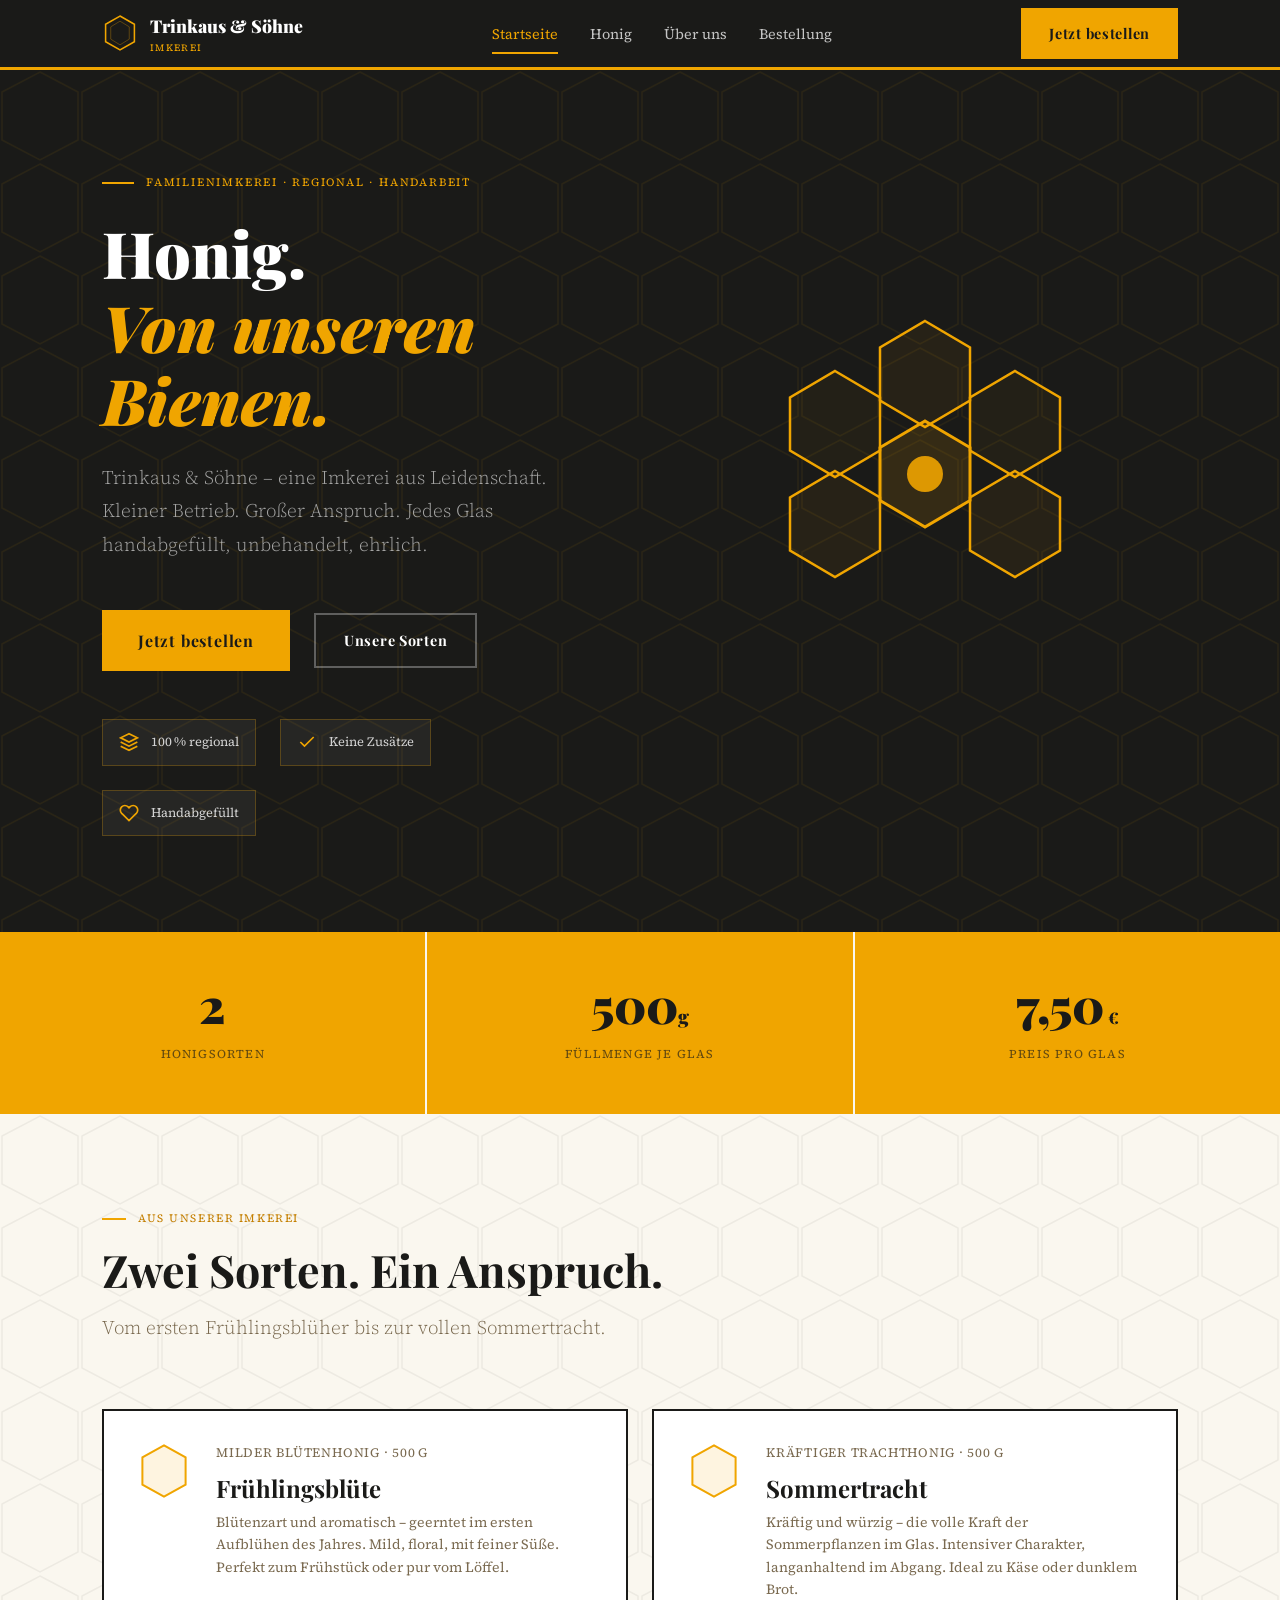
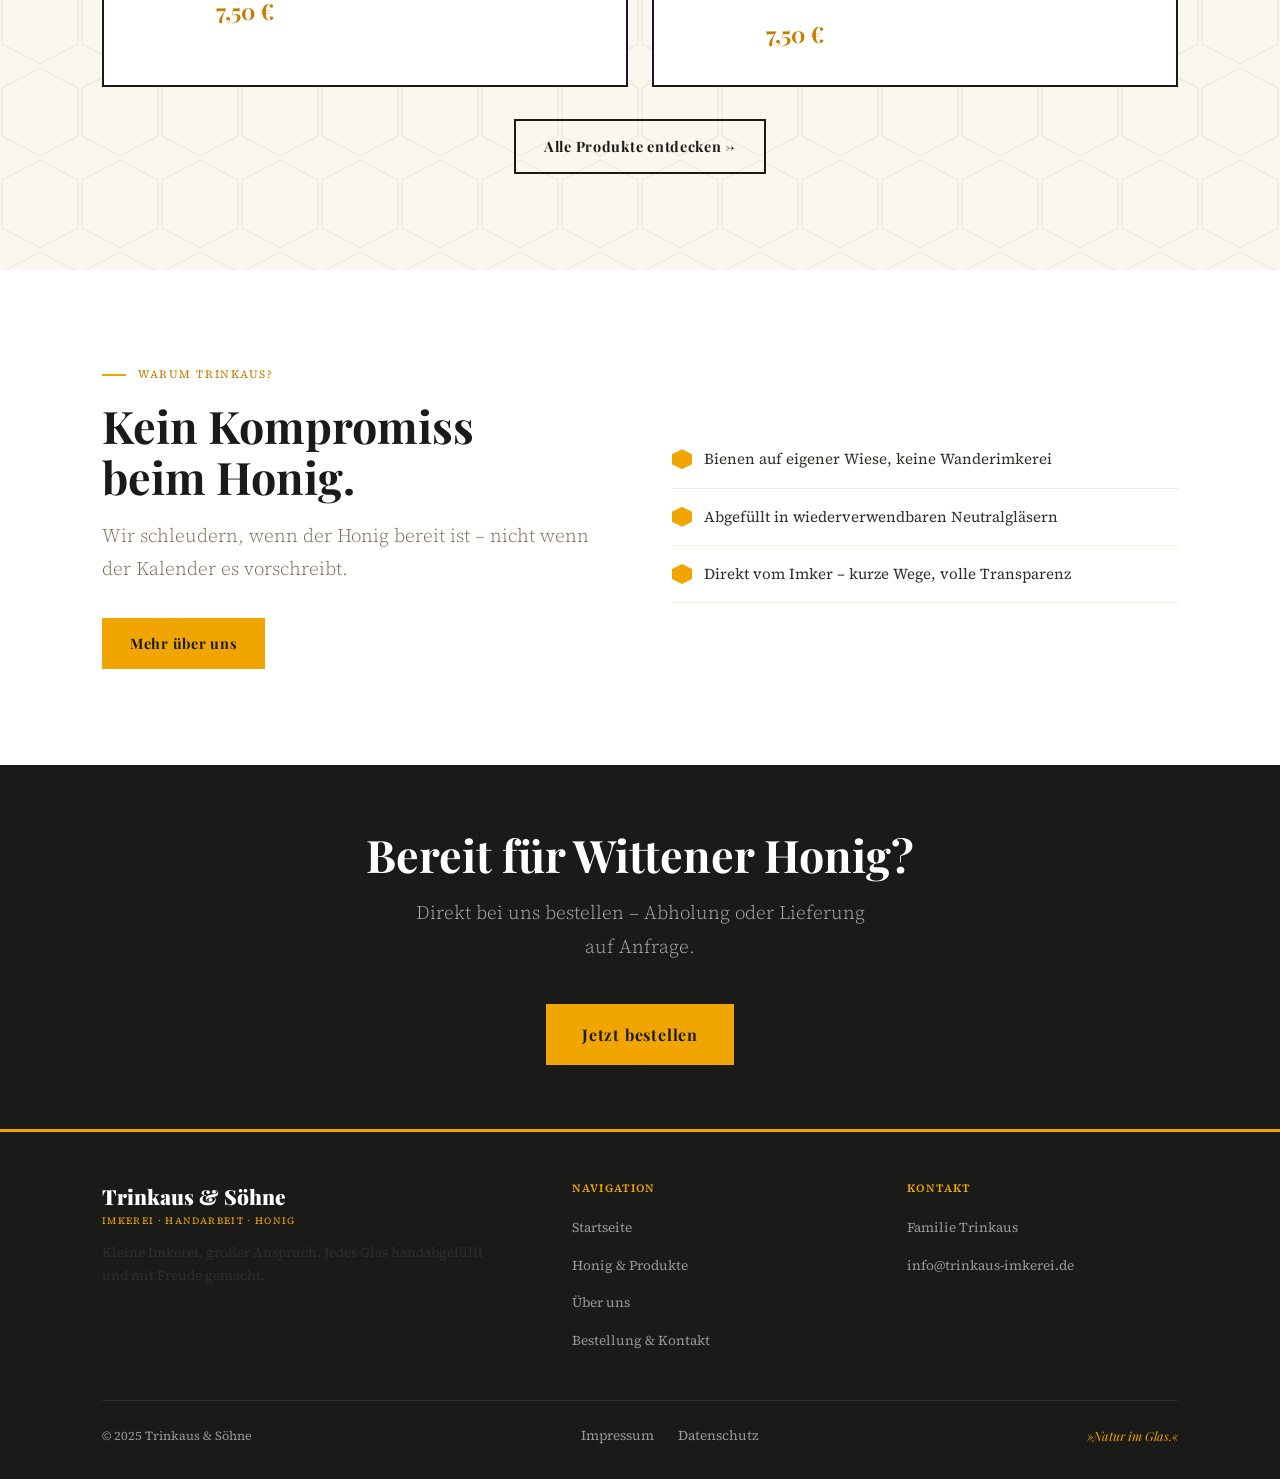
==== commit 92fc2f40: "index.html aktualisieren" ====
--- a/index.html
+++ b/index.html
@@ -50,7 +50,7 @@
           <span class="hero__eyebrow-line"></span>
           <span class="hero__eyebrow-text">Familienimkerei &middot; Regional &middot; Handarbeit</span>
         </div>
-        <h1>Echter Honig.<br><em>Aus eigener Hand.</em></h1>
+        <h1>Honig.<br><em>Von unseren Bienen.</em></h1>
         <p class="lead">Trinkaus &amp; Söhne – eine Imkerei aus Leidenschaft. Kleiner Betrieb. Großer Anspruch. Jedes Glas handabgefüllt, unbehandelt, ehrlich.</p>
         <div class="hero__actions">
           <a class="btn btn--primary btn--lg" href="bestell.html">Jetzt bestellen</a>
@@ -109,9 +109,7 @@
         </div>
         <ul class="about__list" style="margin-top:0">
           <li>Bienen auf eigener Wiese, keine Wanderimkerei</li>
-          <li>Kaltgeschleudert – schonend, ohne Wärmeverlust</li>
-          <li>Ohne Zusätze, ohne Aufheizen, ohne Tricks</li>
-          <li>Abgefüllt in wiederverwendbare Gläser</li>
+          <li>Abgefüllt in wiederverwendbaren Neutralgläsern</li>
           <li>Direkt vom Imker – kurze Wege, volle Transparenz</li>
         </ul>
       </div>
@@ -120,7 +118,7 @@
 
   <section class="section section--dark hex-bg" style="padding:64px 0;text-align:center">
     <div class="container">
-      <h2>Bereit für echten Honig?</h2>
+      <h2>Bereit für Wittener Honig?</h2>
       <p class="lead" style="margin:16px auto;max-width:480px">Direkt bei uns bestellen – Abholung oder Lieferung auf Anfrage.</p>
       <a class="btn btn--primary btn--lg" href="bestell.html" style="margin-top:24px;display:inline-flex">Jetzt bestellen</a>
     </div>
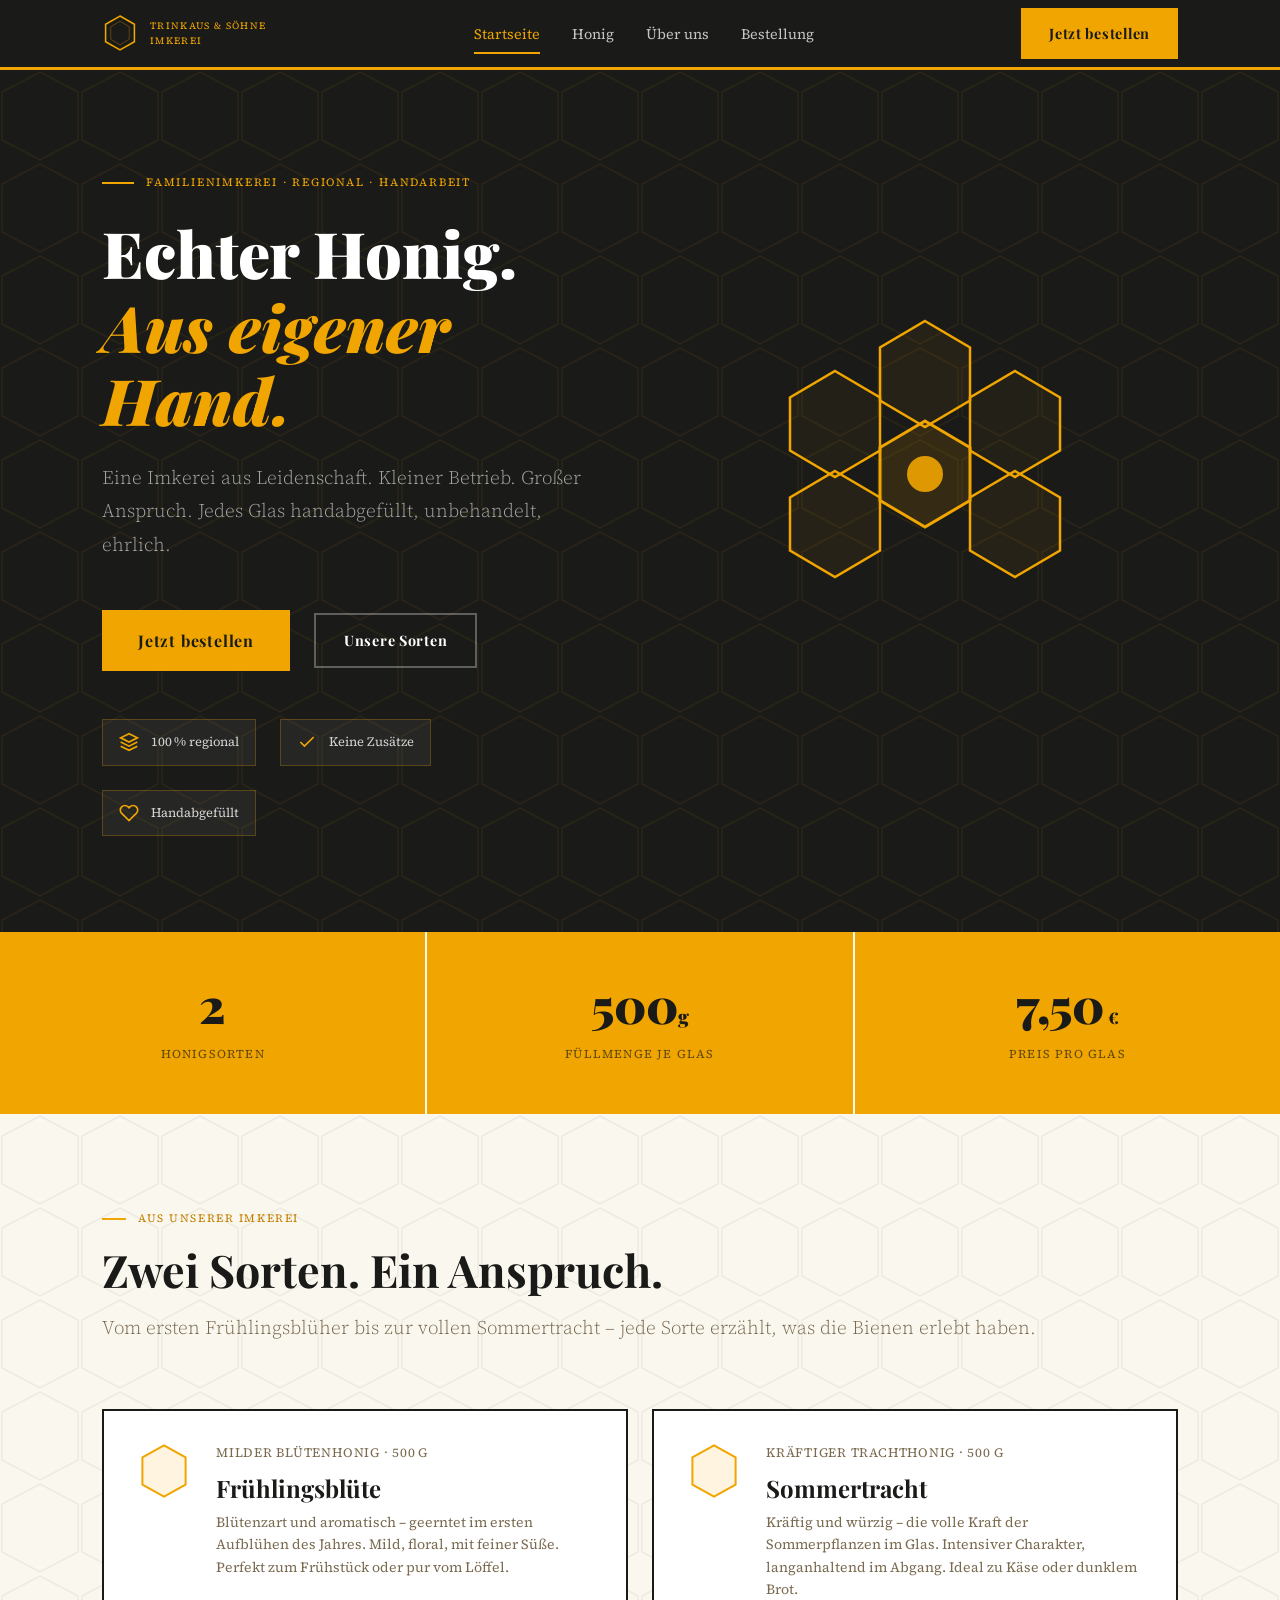
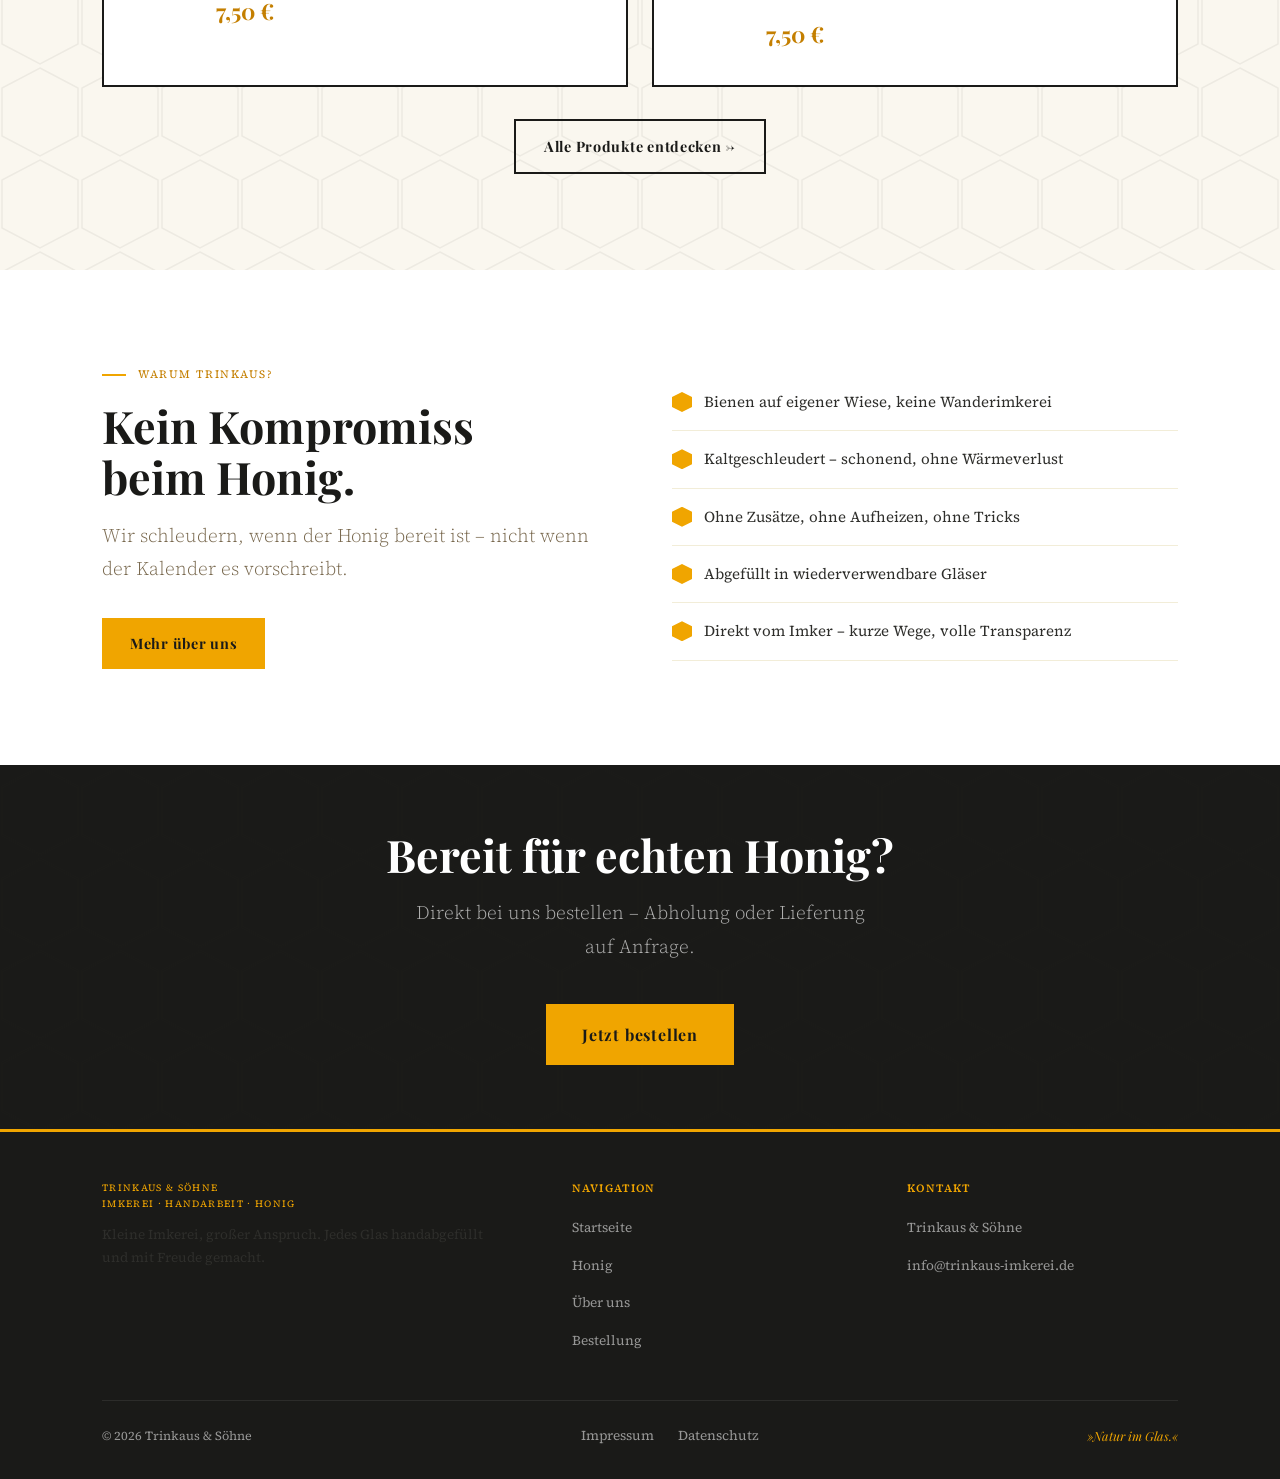
==== commit 87f743a9: "Add files via upload" ====
--- a/index.html
+++ b/index.html
@@ -3,14 +3,13 @@
 <head>
   <meta charset="UTF-8">
   <meta name="viewport" content="width=device-width, initial-scale=1.0">
-  <title>Echter Honig aus eigener Hand – Trinkaus &amp; Söhne</title>
+  <title>Trinkaus &amp; Söhne – Imkerei</title>
   <link rel="preconnect" href="https://fonts.googleapis.com">
   <link rel="preconnect" href="https://fonts.gstatic.com" crossorigin>
   <link href="https://fonts.googleapis.com/css2?family=Playfair+Display:ital,wght@0,700;0,900;1,700&family=Source+Serif+4:wght@300;400;600&display=swap" rel="stylesheet">
   <link rel="stylesheet" href="styles.css">
 </head>
 <body>
-
 <nav class="nav">
   <div class="nav__inner">
     <a class="nav__logo" href="index.html">
@@ -18,40 +17,26 @@
         <polygon points="30,2 58,18 58,52 30,68 2,52 2,18" stroke="#F0A500" stroke-width="3" fill="none"/>
         <polygon points="30,12 48,23 48,47 30,58 12,47 12,23" stroke="#F0A500" stroke-width="1.5" fill="none" stroke-opacity="0.4"/>
       </svg>
-      <div class="nav__brand">Trinkaus &amp; Söhne<span>Imkerei</span></div>
+      <div class="nav__brand"><span data-site="name"></span><span class="nav__brand-sub">Imkerei</span></div>
     </a>
-    <ul class="nav__links">
-      <li><a class="nav__link  active" href="index.html">Startseite</a></li>
-      <li><a class="nav__link" href="honig.html">Honig</a></li>
-      <li><a class="nav__link" href="ueber.html">Über uns</a></li>
-      <li><a class="nav__link" href="bestell.html">Bestellung</a></li>
-    </ul>
+    <ul class="nav__links" id="navLinks"></ul>
     <a class="btn btn--primary nav__cta" href="bestell.html">Jetzt bestellen</a>
     <button class="nav__burger" id="burgerBtn" aria-label="Menü" aria-expanded="false">
       <span></span><span></span><span></span>
     </button>
   </div>
 </nav>
-<div class="mobile-nav" id="mobileNav">
-  <a class="mobile-nav__link  active" href="index.html">Startseite</a>
-  <a class="mobile-nav__link" href="honig.html">Honig</a>
-  <a class="mobile-nav__link" href="ueber.html">Über uns</a>
-  <a class="mobile-nav__link" href="bestell.html">Bestellung</a>
-  <a class="mobile-nav__link" style="font-size:1rem;opacity:.55" href="impressum.html">Impressum</a>
-  <a class="mobile-nav__link" style="font-size:1rem;opacity:.55" href="datenschutz.html">Datenschutz</a>
-  <a class="btn btn--primary" href="bestell.html" style="margin-top:24px;align-self:flex-start">Jetzt bestellen &#8594;</a>
-</div>
+<div class="mobile-nav" id="mobileNav"></div>
 <main>
-
   <section class="hero">
     <div class="hero__inner">
       <div>
         <div class="hero__eyebrow">
           <span class="hero__eyebrow-line"></span>
-          <span class="hero__eyebrow-text">Familienimkerei &middot; Regional &middot; Handarbeit</span>
+          <span class="hero__eyebrow-text" id="heroEyebrow"></span>
         </div>
-        <h1>Honig.<br><em>Von unseren Bienen.</em></h1>
-        <p class="lead">Trinkaus &amp; Söhne – eine Imkerei aus Leidenschaft. Kleiner Betrieb. Großer Anspruch. Jedes Glas handabgefüllt, unbehandelt, ehrlich.</p>
+        <h1 id="heroTitel"></h1>
+        <p class="lead" id="heroText"></p>
         <div class="hero__actions">
           <a class="btn btn--primary btn--lg" href="bestell.html">Jetzt bestellen</a>
           <a class="btn btn--outline" href="honig.html">Unsere Sorten</a>
@@ -87,9 +72,9 @@
   <section class="section section--cream hex-bg">
     <div class="container">
       <div class="section-header">
-        <div class="section-header__eyebrow"><span class="section-header__eyebrow-line"></span><span class="section-header__eyebrow-text">Aus unserer Imkerei</span></div>
-        <h2>Zwei Sorten. Ein Anspruch.</h2>
-        <p class="lead">Vom ersten Frühlingsblüher bis zur vollen Sommertracht.</p>
+        <div class="section-header__eyebrow"><span class="section-header__eyebrow-line"></span><span class="section-header__eyebrow-text" id="teaserEyebrow"></span></div>
+        <h2 id="teaserTitel"></h2>
+        <p class="lead" id="teaserText"></p>
       </div>
       <div class="teaser-grid" id="teaserGrid"></div>
       <div style="margin-top:32px;text-align:center">
@@ -102,64 +87,55 @@
     <div class="container">
       <div class="trust-grid">
         <div>
-          <div class="section-header__eyebrow" style="margin-bottom:16px"><span class="section-header__eyebrow-line"></span><span class="section-header__eyebrow-text">Warum Trinkaus?</span></div>
-          <h2>Kein Kompromiss<br>beim Honig.</h2>
-          <p class="lead" style="margin-top:16px">Wir schleudern, wenn der Honig bereit ist – nicht wenn der Kalender es vorschreibt.</p>
+          <div class="section-header__eyebrow" style="margin-bottom:16px"><span class="section-header__eyebrow-line"></span><span class="section-header__eyebrow-text" id="trustEyebrow"></span></div>
+          <h2 id="trustTitel"></h2>
+          <p class="lead" style="margin-top:16px" id="trustText"></p>
           <a class="btn btn--primary" href="ueber.html" style="margin-top:32px;display:inline-flex">Mehr über uns</a>
         </div>
-        <ul class="about__list" style="margin-top:0">
-          <li>Bienen auf eigener Wiese, keine Wanderimkerei</li>
-          <li>Abgefüllt in wiederverwendbaren Neutralgläsern</li>
-          <li>Direkt vom Imker – kurze Wege, volle Transparenz</li>
-        </ul>
+        <ul class="about__list" id="trustListe" style="margin-top:0"></ul>
       </div>
     </div>
   </section>
 
   <section class="section section--dark hex-bg" style="padding:64px 0;text-align:center">
     <div class="container">
-      <h2>Bereit für Wittener Honig?</h2>
-      <p class="lead" style="margin:16px auto;max-width:480px">Direkt bei uns bestellen – Abholung oder Lieferung auf Anfrage.</p>
+      <h2 id="ctaTitel"></h2>
+      <p class="lead" style="margin:16px auto;max-width:480px" id="ctaText"></p>
       <a class="btn btn--primary btn--lg" href="bestell.html" style="margin-top:24px;display:inline-flex">Jetzt bestellen</a>
     </div>
   </section>
-
 </main>
 
 <footer class="footer">
   <div class="container">
     <div class="footer__inner">
       <div>
-        <div class="footer__brand-name">Trinkaus &amp; Söhne<span>Imkerei &middot; Handarbeit &middot; Honig</span></div>
+        <div class="footer__brand-name"><span data-site="name"></span><span class="footer__brand-sub">Imkerei &middot; Handarbeit &middot; Honig</span></div>
         <p class="footer__desc">Kleine Imkerei, großer Anspruch. Jedes Glas handabgefüllt und mit Freude gemacht.</p>
       </div>
       <div>
         <p class="footer__col-title">Navigation</p>
-        <ul class="footer__links">
-          <li><a class="footer__link" href="index.html">Startseite</a></li>
-          <li><a class="footer__link" href="honig.html">Honig &amp; Produkte</a></li>
-          <li><a class="footer__link" href="ueber.html">Über uns</a></li>
-          <li><a class="footer__link" href="bestell.html">Bestellung &amp; Kontakt</a></li>
-        </ul>
+        <ul class="footer__links" id="footerNav"></ul>
       </div>
       <div>
         <p class="footer__col-title">Kontakt</p>
         <ul class="footer__links">
-          <li><span style="font-size:.85rem;color:rgba(255,255,255,.55)">Familie Trinkaus</span></li>
-          <li><a class="footer__link" href="mailto:info@trinkaus-imkerei.de">info@trinkaus-imkerei.de</a></li>
+          <li><span style="font-size:.85rem;color:rgba(255,255,255,.55)" data-site="name"></span></li>
+          <li><span class="footer__link" data-site="email"></span></li>
         </ul>
       </div>
     </div>
     <div class="footer__bottom">
-      <span>&#169; 2025 Trinkaus &amp; Söhne</span>
+      <span>&copy; <span data-site="jahr"></span> <span data-site="name"></span></span>
       <div class="footer__legal">
         <a class="footer__link" href="impressum.html">Impressum</a>
         <a class="footer__link" href="datenschutz.html">Datenschutz</a>
       </div>
-      <span class="footer__honey-mark">&#187;Natur im Glas.&#171;</span>
+      <span class="footer__honey-mark" data-site="slogan"></span>
     </div>
   </div>
 </footer>
+<script src="inhalt.js"></script>
 <script src="script.js"></script>
 </body>
 </html>
--- a/styles.css
+++ b/styles.css
@@ -176,4 +176,6 @@
   .products-grid{grid-template-columns:1fr}
   .form-row{grid-template-columns:1fr}
   .hero h1{font-size:2rem}
-}+}
+.nav__brand-sub{display:block;font-size:.6rem;font-weight:400;letter-spacing:.14em;text-transform:uppercase;color:var(--honey);font-family:var(--font-body)}
+.footer__brand-sub{display:block;font-size:.6rem;font-weight:400;letter-spacing:.14em;text-transform:uppercase;color:var(--honey);font-family:var(--font-body)}
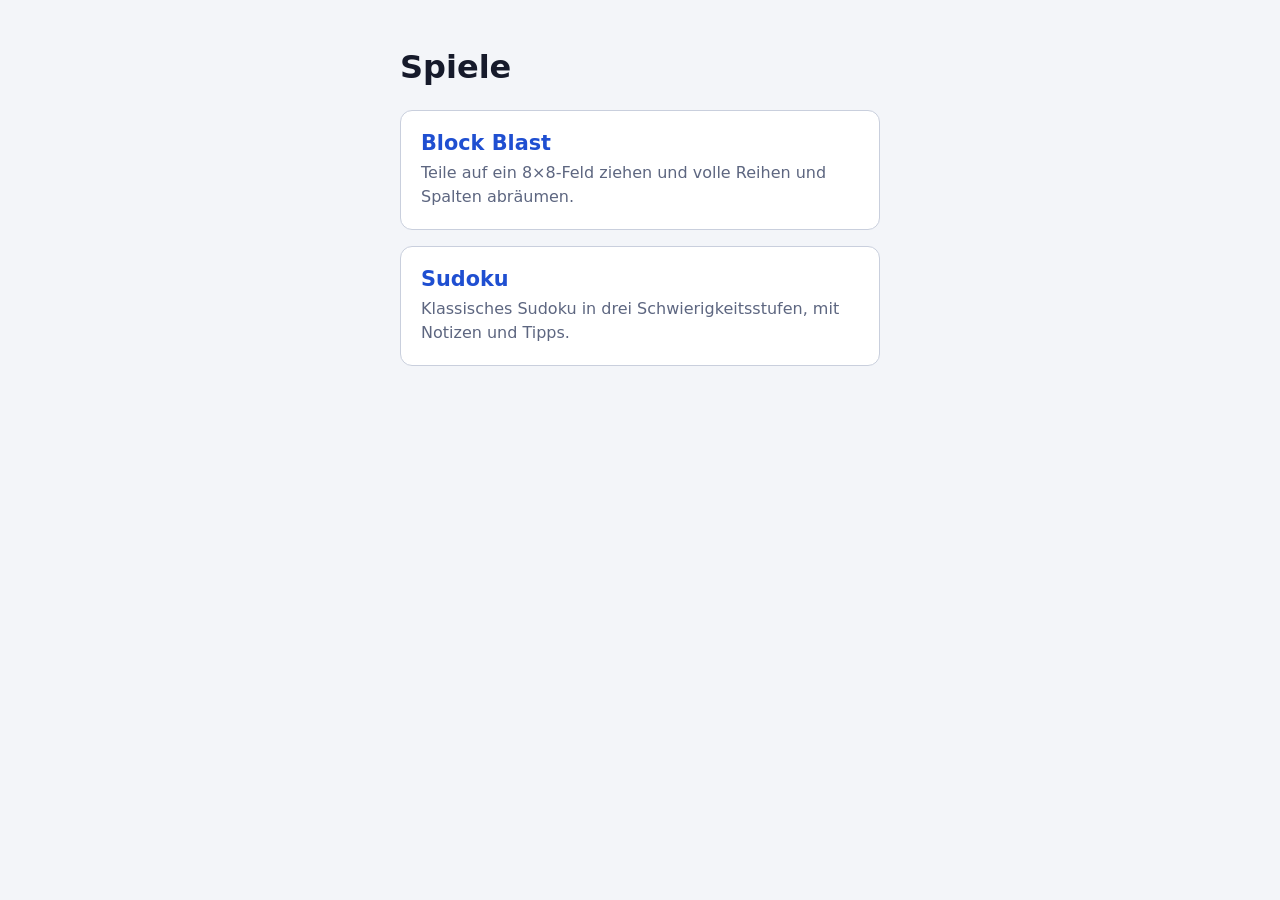
==== commit 06eaf142: "Remove Imkerei website pages and add a games start page Co-Authored-By: Claude Opus 5.5 <noreply@ant" ====
--- a/index.html
+++ b/index.html
@@ -3,139 +3,50 @@
 <head>
   <meta charset="UTF-8">
   <meta name="viewport" content="width=device-width, initial-scale=1.0">
-  <title>Trinkaus &amp; Söhne – Imkerei</title>
-  <link rel="preconnect" href="https://fonts.googleapis.com">
-  <link rel="preconnect" href="https://fonts.gstatic.com" crossorigin>
-  <link href="https://fonts.googleapis.com/css2?family=Playfair+Display:ital,wght@0,700;0,900;1,700&family=Source+Serif+4:wght@300;400;600&display=swap" rel="stylesheet">
-  <link rel="stylesheet" href="styles.css">
+  <title>Spiele</title>
+  <style>
+    :root { --bg: #f3f5f9; --card: #ffffff; --ink: #161a2b; --muted: #5d6680; --line: #c9cfdd; --accent: #1f4fd1; }
+    @media (prefers-color-scheme: dark) {
+      :root { --bg: #0f1220; --card: #171b2d; --ink: #e8ebf5; --muted: #9aa3bf; --line: #333a56; --accent: #8fb0ff; color-scheme: dark; }
+    }
+    * { box-sizing: border-box; }
+    body {
+      margin: 0;
+      min-height: 100vh;
+      background: var(--bg);
+      color: var(--ink);
+      font-family: system-ui, -apple-system, "Segoe UI", Roboto, sans-serif;
+      display: flex;
+      justify-content: center;
+      padding: 48px 16px;
+    }
+    main { width: 100%; max-width: 480px; display: flex; flex-direction: column; gap: 16px; }
+    h1 { margin: 0 0 8px; font-size: 2rem; }
+    a.game {
+      display: block;
+      background: var(--card);
+      border: 1px solid var(--line);
+      border-radius: 12px;
+      padding: 20px;
+      color: inherit;
+      text-decoration: none;
+    }
+    a.game:hover, a.game:focus-visible { border-color: var(--accent); outline: none; }
+    a.game h2 { margin: 0 0 6px; font-size: 1.3rem; color: var(--accent); }
+    a.game p { margin: 0; color: var(--muted); line-height: 1.5; }
+  </style>
 </head>
 <body>
-<nav class="nav">
-  <div class="nav__inner">
-    <a class="nav__logo" href="index.html">
-      <svg class="nav__logo-hex" viewBox="0 0 60 70" fill="none">
-        <polygon points="30,2 58,18 58,52 30,68 2,52 2,18" stroke="#F0A500" stroke-width="3" fill="none"/>
-        <polygon points="30,12 48,23 48,47 30,58 12,47 12,23" stroke="#F0A500" stroke-width="1.5" fill="none" stroke-opacity="0.4"/>
-      </svg>
-      <div class="nav__brand"><span data-site="name"></span><span class="nav__brand-sub">Imkerei</span></div>
+  <main>
+    <h1>Spiele</h1>
+    <a class="game" href="blockblast.html">
+      <h2>Block Blast</h2>
+      <p>Teile auf ein 8×8-Feld ziehen und volle Reihen und Spalten abräumen.</p>
     </a>
-    <ul class="nav__links" id="navLinks"></ul>
-    <a class="btn btn--primary nav__cta" href="bestell.html">Jetzt bestellen</a>
-    <button class="nav__burger" id="burgerBtn" aria-label="Menü" aria-expanded="false">
-      <span></span><span></span><span></span>
-    </button>
-  </div>
-</nav>
-<div class="mobile-nav" id="mobileNav"></div>
-<main>
-  <section class="hero">
-    <div class="hero__inner">
-      <div>
-        <div class="hero__eyebrow">
-          <span class="hero__eyebrow-line"></span>
-          <span class="hero__eyebrow-text" id="heroEyebrow"></span>
-        </div>
-        <h1 id="heroTitel"></h1>
-        <p class="lead" id="heroText"></p>
-        <div class="hero__actions">
-          <a class="btn btn--primary btn--lg" href="bestell.html">Jetzt bestellen</a>
-          <a class="btn btn--outline" href="honig.html">Unsere Sorten</a>
-        </div>
-        <div class="badges">
-          <div class="badge"><svg class="badge__icon" viewBox="0 0 24 24" fill="none" stroke="currentColor" stroke-width="2"><path d="M12 2L2 7l10 5 10-5-10-5z"/><path d="M2 17l10 5 10-5M2 12l10 5 10-5"/></svg><span class="badge__text">100 % regional</span></div>
-          <div class="badge"><svg class="badge__icon" viewBox="0 0 24 24" fill="none" stroke="currentColor" stroke-width="2"><polyline points="20 6 9 17 4 12"/></svg><span class="badge__text">Keine Zusätze</span></div>
-          <div class="badge"><svg class="badge__icon" viewBox="0 0 24 24" fill="none" stroke="currentColor" stroke-width="2"><path d="M20.84 4.61a5.5 5.5 0 0 0-7.78 0L12 5.67l-1.06-1.06a5.5 5.5 0 0 0-7.78 7.78l1.06 1.06L12 21.23l7.78-7.78 1.06-1.06a5.5 5.5 0 0 0 0-7.78z"/></svg><span class="badge__text">Handabgefüllt</span></div>
-        </div>
-      </div>
-      <div class="hero__visual" aria-hidden="true">
-        <svg class="hero__hex-cluster" viewBox="0 0 420 420" fill="none">
-          <polygon points="210,30 255,56.5 255,109.5 210,136 165,109.5 165,56.5" stroke="#F0A500" stroke-width="2.5" fill="rgba(240,165,0,0.06)"/>
-          <polygon points="210,130 255,156.5 255,209.5 210,236 165,209.5 165,156.5" stroke="#F0A500" stroke-width="3" fill="rgba(240,165,0,0.12)"/>
-          <polygon points="300,80 345,106.5 345,159.5 300,186 255,159.5 255,106.5" stroke="#F0A500" stroke-width="2.5" fill="rgba(240,165,0,0.04)"/>
-          <polygon points="120,80 165,106.5 165,159.5 120,186 75,159.5 75,106.5" stroke="#F0A500" stroke-width="2.5" fill="rgba(240,165,0,0.04)"/>
-          <polygon points="300,180 345,206.5 345,259.5 300,286 255,259.5 255,206.5" stroke="#F0A500" stroke-width="2.5" fill="rgba(240,165,0,0.06)"/>
-          <polygon points="120,180 165,206.5 165,259.5 120,286 75,259.5 75,206.5" stroke="#F0A500" stroke-width="2.5" fill="rgba(240,165,0,0.06)"/>
-          <circle cx="210" cy="183" r="18" fill="#F0A500" opacity="0.9"/>
-        </svg>
-      </div>
-    </div>
-  </section>
-
-  <section>
-    <div class="values__grid">
-      <div class="value-item"><span class="value-item__number">2</span><span class="value-item__label">Honigsorten</span></div>
-      <div class="value-item"><span class="value-item__number">500<small style="font-size:1.2rem">g</small></span><span class="value-item__label">Füllmenge je Glas</span></div>
-      <div class="value-item"><span class="value-item__number">7,50<small style="font-size:1rem"> €</small></span><span class="value-item__label">Preis pro Glas</span></div>
-    </div>
-  </section>
-
-  <section class="section section--cream hex-bg">
-    <div class="container">
-      <div class="section-header">
-        <div class="section-header__eyebrow"><span class="section-header__eyebrow-line"></span><span class="section-header__eyebrow-text" id="teaserEyebrow"></span></div>
-        <h2 id="teaserTitel"></h2>
-        <p class="lead" id="teaserText"></p>
-      </div>
-      <div class="teaser-grid" id="teaserGrid"></div>
-      <div style="margin-top:32px;text-align:center">
-        <a class="btn btn--outline-dark" href="honig.html">Alle Produkte entdecken &#8594;</a>
-      </div>
-    </div>
-  </section>
-
-  <section class="section section--white">
-    <div class="container">
-      <div class="trust-grid">
-        <div>
-          <div class="section-header__eyebrow" style="margin-bottom:16px"><span class="section-header__eyebrow-line"></span><span class="section-header__eyebrow-text" id="trustEyebrow"></span></div>
-          <h2 id="trustTitel"></h2>
-          <p class="lead" style="margin-top:16px" id="trustText"></p>
-          <a class="btn btn--primary" href="ueber.html" style="margin-top:32px;display:inline-flex">Mehr über uns</a>
-        </div>
-        <ul class="about__list" id="trustListe" style="margin-top:0"></ul>
-      </div>
-    </div>
-  </section>
-
-  <section class="section section--dark hex-bg" style="padding:64px 0;text-align:center">
-    <div class="container">
-      <h2 id="ctaTitel"></h2>
-      <p class="lead" style="margin:16px auto;max-width:480px" id="ctaText"></p>
-      <a class="btn btn--primary btn--lg" href="bestell.html" style="margin-top:24px;display:inline-flex">Jetzt bestellen</a>
-    </div>
-  </section>
-</main>
-
-<footer class="footer">
-  <div class="container">
-    <div class="footer__inner">
-      <div>
-        <div class="footer__brand-name"><span data-site="name"></span><span class="footer__brand-sub">Imkerei &middot; Handarbeit &middot; Honig</span></div>
-        <p class="footer__desc">Kleine Imkerei, großer Anspruch. Jedes Glas handabgefüllt und mit Freude gemacht.</p>
-      </div>
-      <div>
-        <p class="footer__col-title">Navigation</p>
-        <ul class="footer__links" id="footerNav"></ul>
-      </div>
-      <div>
-        <p class="footer__col-title">Kontakt</p>
-        <ul class="footer__links">
-          <li><span style="font-size:.85rem;color:rgba(255,255,255,.55)" data-site="name"></span></li>
-          <li><span class="footer__link" data-site="email"></span></li>
-        </ul>
-      </div>
-    </div>
-    <div class="footer__bottom">
-      <span>&copy; <span data-site="jahr"></span> <span data-site="name"></span></span>
-      <div class="footer__legal">
-        <a class="footer__link" href="impressum.html">Impressum</a>
-        <a class="footer__link" href="datenschutz.html">Datenschutz</a>
-      </div>
-      <span class="footer__honey-mark" data-site="slogan"></span>
-    </div>
-  </div>
-</footer>
-<script src="inhalt.js"></script>
-<script src="script.js"></script>
+    <a class="game" href="sudoku.html">
+      <h2>Sudoku</h2>
+      <p>Klassisches Sudoku in drei Schwierigkeitsstufen, mit Notizen und Tipps.</p>
+    </a>
+  </main>
 </body>
-</html>+</html>
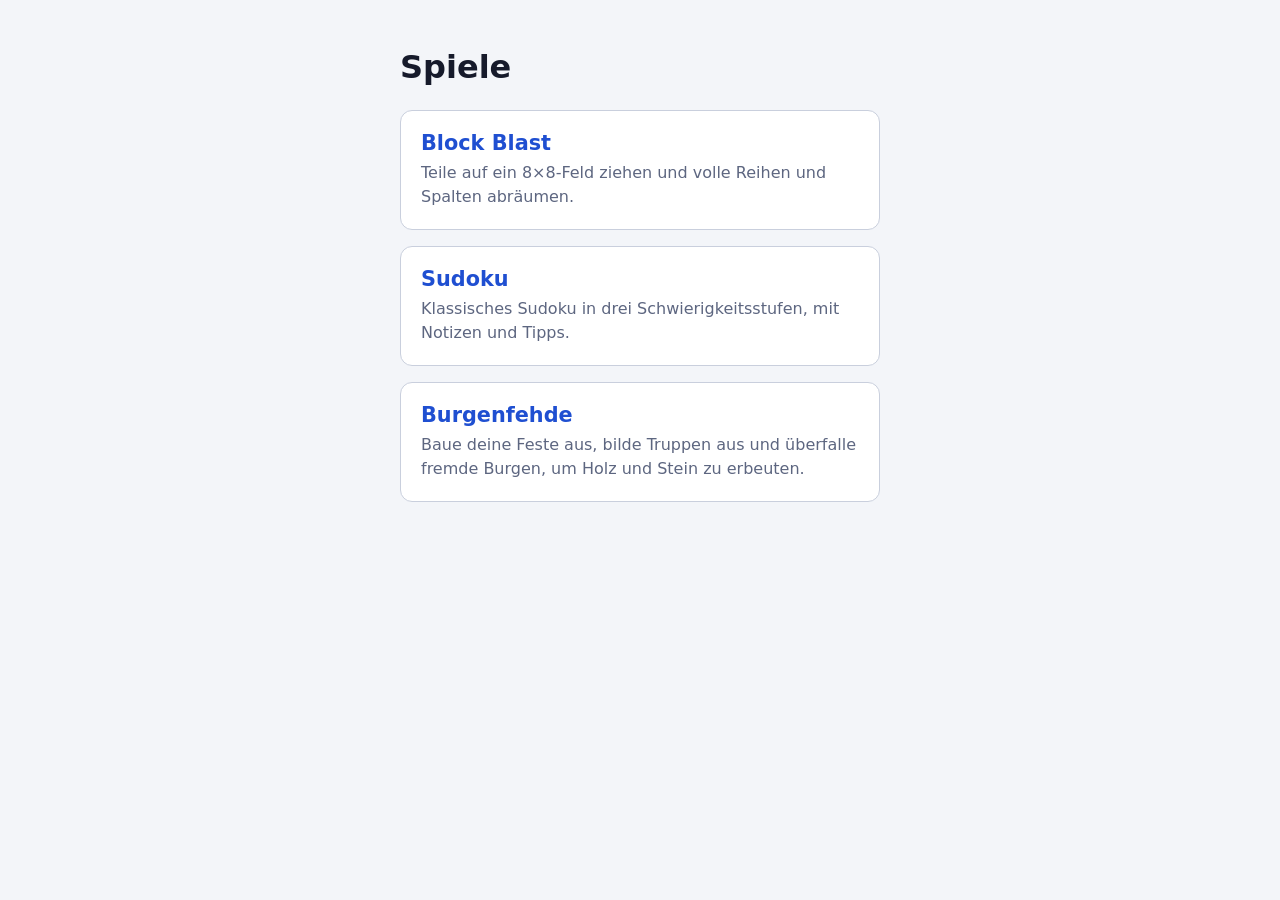
==== commit 9f135053: "Add Burgenfehde, a base-building and raiding strategy game Co-Authored-By: Claude Opus 5.5 <noreply@" ====
--- a/index.html
+++ b/index.html
@@ -47,6 +47,10 @@
       <h2>Sudoku</h2>
       <p>Klassisches Sudoku in drei Schwierigkeitsstufen, mit Notizen und Tipps.</p>
     </a>
+    <a class="game" href="burgenfehde.html">
+      <h2>Burgenfehde</h2>
+      <p>Baue deine Feste aus, bilde Truppen aus und überfalle fremde Burgen, um Holz und Stein zu erbeuten.</p>
+    </a>
   </main>
 </body>
 </html>
